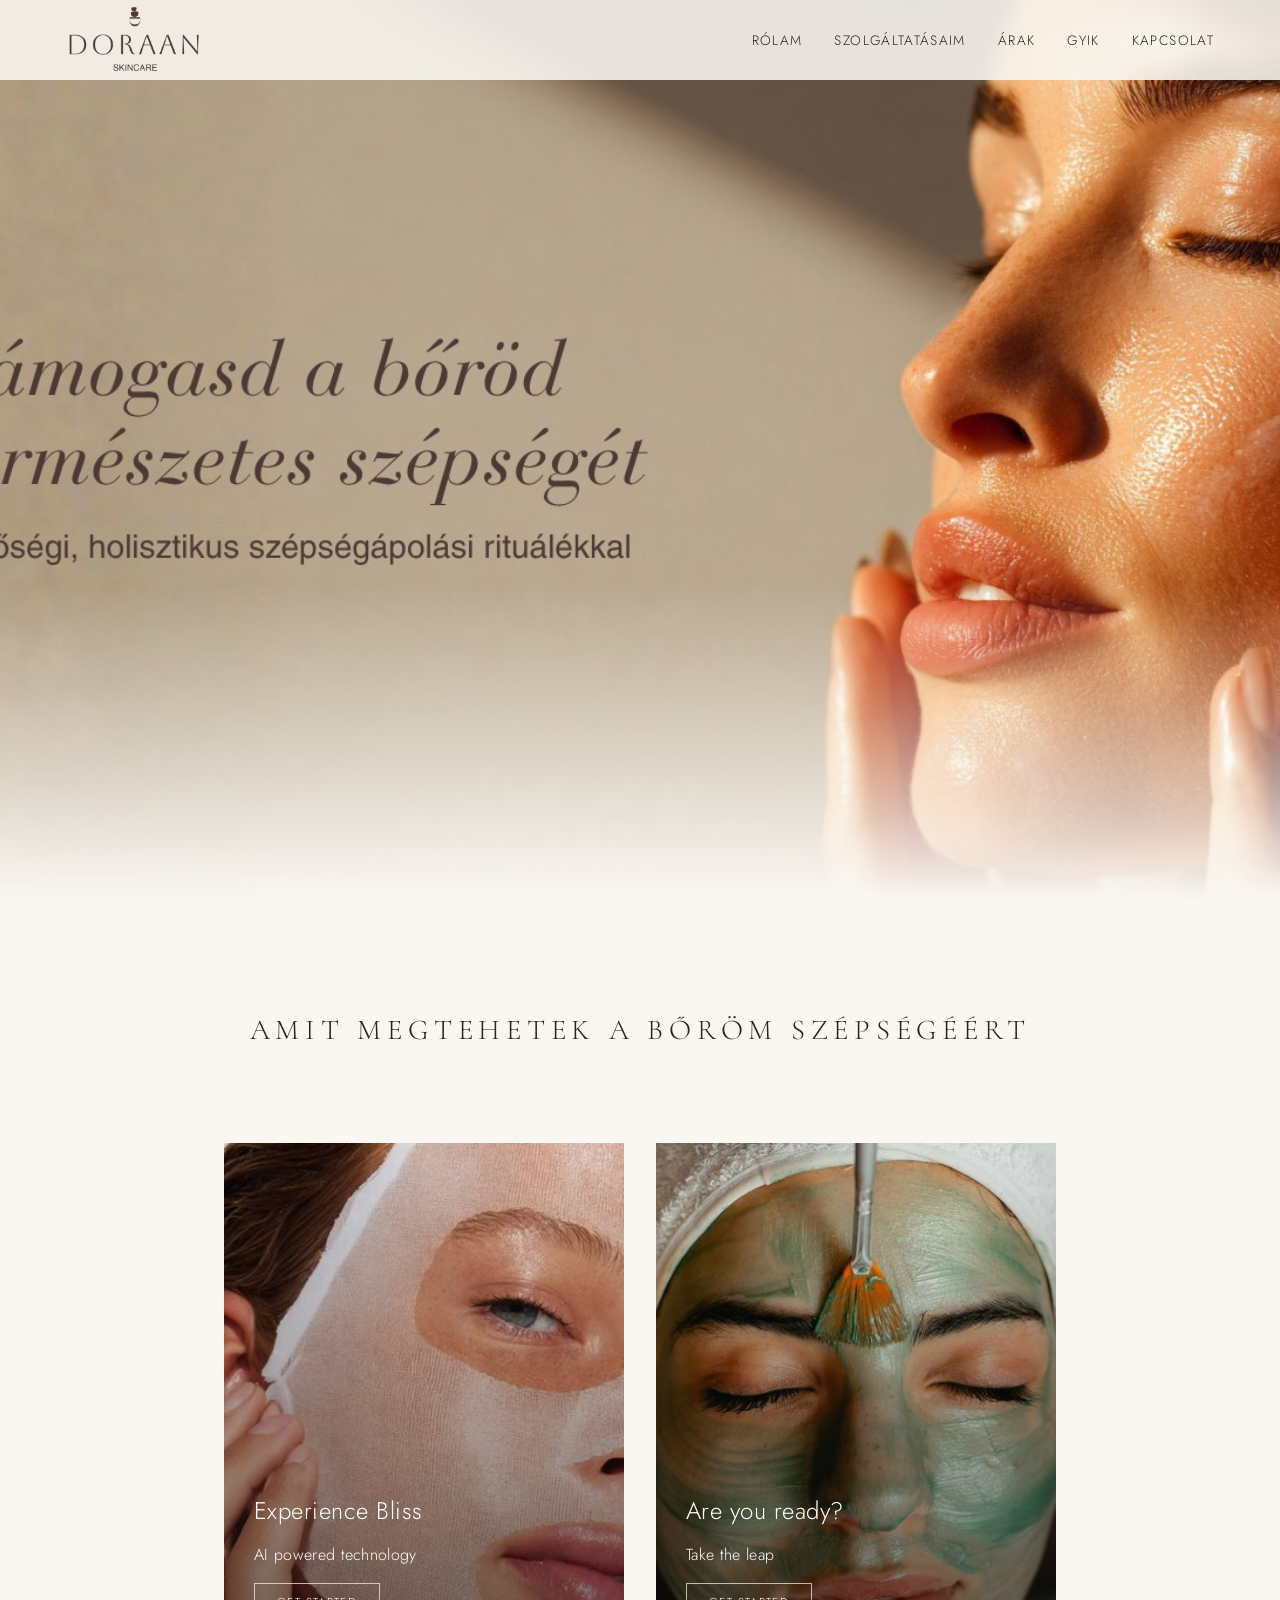
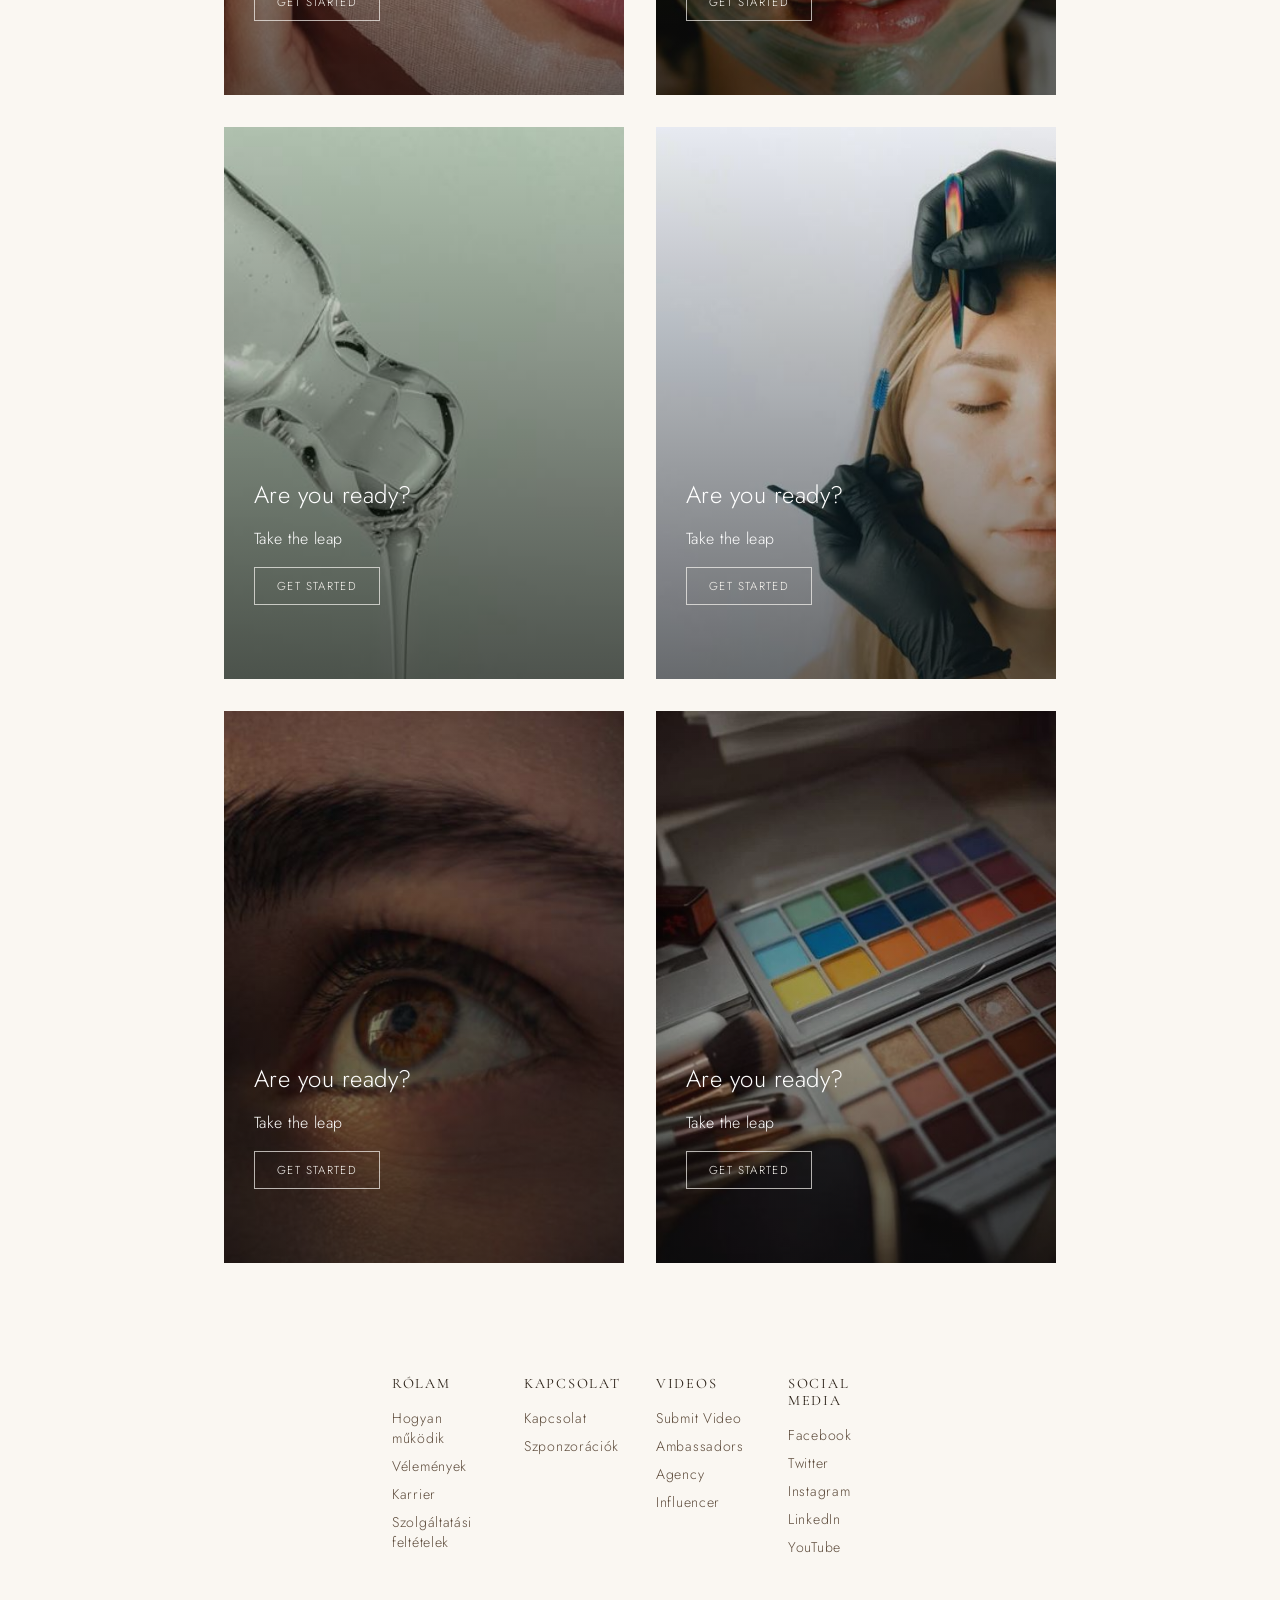
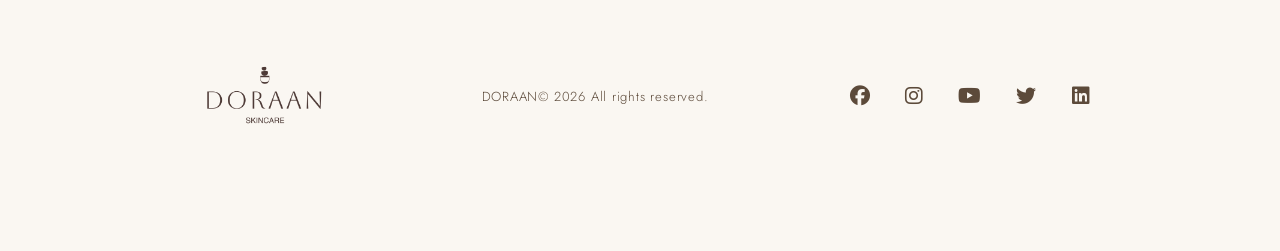
==== index.html @ c9ec7c8d "Add luxury style configs" ====
<!DOCTYPE html>
<html lang="en">
<head>
    <meta charset="UTF-8">
    <meta name="viewport" content="width=device-width, initial-scale=1.0">
    <title>DORAAN</title>
    <link rel="icon" href="images/doraanlogoCreamTransparent.png" type="image/png">
    <link rel="stylesheet" href="styles.css">
    <link rel="stylesheet" href="https://cdnjs.cloudflare.com/ajax/libs/font-awesome/6.5.0/css/all.min.css"><!-- Font Awesome -->
    <!-- google font -->
    <link rel="preconnect" href="https://fonts.googleapis.com">
    <link rel="preconnect" href="https://fonts.gstatic.com" crossorigin>
    <link href="https://fonts.googleapis.com/css2?family=Cormorant+Garamond:ital,wght@0,300;0,400;0,600;1,300&family=Jost:wght@300;400;500&display=swap" rel="stylesheet">
</head>
<body>
    <!-- Navbar section-->
    <!--Its a navbar container-->
    <nav class="navbar">
        <div class="navbar__container">
            <!--here is the logo, ideally should use image, but now its a String-->
            <!-- write a for tag and after that # and the id name and push tab, it will automaticall generate it (a#navbar__logo)-->
            <a href="" id="navbar__logo">
                <img src="images/doraanlogDarkCreamTransparent.png" alt="Doraan logo"></a>
            <!--.navbar__toggle#mobile-menu-->
            <div class="navbar__toggle" id="mobile-menu">
                <!--shift + alt + down arrow copy the line-->
                <span class="bar"></span>
                <span class="bar"></span>
                <span class="bar"></span>
            </div>
            <ul class="navbar__menu">
                <li class="navbar__item">
                    <a href="" class="navbar__links">
                    Rólam
                    </a>
                </li>
                <li class="navbar__item">
                    <a href="tech.html" class="navbar__links">
                    Szolgáltatásaim
                    </a>
                </li>
                <li class="navbar__item">
                    <a href="" class="navbar__links">
                    Árak
                    </a>
                </li>
                <li class="navbar__item">
                    <a href="" class="navbar__links">
                    GYIK
                    </a>
                </li>
                <li class="navbar__item">
                    <a href="" class="navbar__links">
                    Kapcsolat
                    </a>
                </li>
            </ul>
        </div>
    </nav>

    <!-- Hero section -->
    <!-- A hero section is the large, prominent area at the top of a website’s homepage. 
    It usually includes a headline, a short description, and a call-to-action button. 
    The hero section is designed to grab visitors’ attention and quickly communicate the main message or value of the site.
    It often features a background image, video, or graphic.-->
    <div class="main">
        <div class="main__container"></div>
            <!--<div class="main__content">
                <h1>NEXT GENERATION</h1>
                <h2>TECHNOLOGY</h2>
                <p>See what makes us different.</p>
                <button class="main__btn">
                    <a href="">Get Started</a>
                </button>
            </div>
            <div class="main__img--container">
                <img src="images/pic1.svg" alt="pic" id="main__img"><!-- alt means alternative name of the picture. It will show if the image cannot be displayed -->
                <!-- pictures from https://undraw.co/--> <!-- you can add your collor at the side so the pictures will be alligned to it. Our color code is #FA6771-->
            <!--</div>-->
        </div>
    </div>

    <!-- Service Section-->
    <div class="services">
        <h1>Amit megtehetek a bőröm szépségéért </h1>
        <div class="services__container">
            <!--type .services__card and press tab to generate it-->
            <div class="services__card">
                <h2>Experience Bliss</h2>
                <p>AI powered technology</p>
                <button>Get Started</button>
            </div>
            <div class="services__card">
                <h2>Are you ready?</h2>
                <p>Take the leap</p>
                <button>Get Started</button>
            </div>
            <div class="services__card">
                <h2>Are you ready?</h2>
                <p>Take the leap</p>
                <button>Get Started</button>
            </div>
            <div class="services__card">
                <h2>Are you ready?</h2>
                <p>Take the leap</p>
                <button>Get Started</button>
            </div>
            <div class="services__card">
                <h2>Are you ready?</h2>
                <p>Take the leap</p>
                <button>Get Started</button>
            </div>
            <div class="services__card">
                <h2>Are you ready?</h2>
                <p>Take the leap</p>
                <button>Get Started</button>
            </div>
        </div>
    </div> 

    <!-- Footer section -->
    <div class="footer__container">
        <div class="footer__links">
            <div class="footer__link--wrapper">
                <div class="footer__link--items">
                    <h2>Rólam</h2>
                    <a href="">Hogyan működik</a>
                    <a href="">Vélemények</a>
                    <a href="">Karrier</a>
                    <a href="">Szolgáltatási feltételek</a>
                </div>
                <div class="footer__link--items">
                    <h2>Kapcsolat</h2>
                    <a href="">Kapcsolat</a>
                    <a href="">Szponzorációk</a>
                </div>
            </div>
            <div class="footer__link--wrapper">
                <div class="footer__link--items">
                    <h2>Videos</h2>
                    <a href="">Submit Video</a>
                    <a href="">Ambassadors</a>
                    <a href="">Agency</a>
                    <a href="">Influencer</a>
                </div>
                <div class="footer__link--items">
                    <h2>Social Media</h2>
                    <a href="">Facebook</a>
                    <a href="">Twitter</a>
                    <a href="">Instagram</a>
                    <a href="">LinkedIn</a>
                    <a href="">YouTube</a>
                </div>
            </div>
        </div>
        <div class="social__media">
            <div class="social__media--wrap">
                <div class="footer__logo">
                    <a href="/" id="footer__logo">
    <img src="images/doraanlogDarkCreamTransparent.png" alt="Doraan logo" >
</a>
                </div>
                <p class="website__rights">DORAAN© 2026 All rights reserved.</p>
                <div class="social__icons">
                    <a href="https://www.facebook.com/" class="social__icon--link" target="_blank"> <!-- it opens in a new tab -->
                    <i class="fab fa-facebook"></i></a>
                    <a href="https://www.instagram.com/" class="social__icon--link" target="_blank">
                    <i class="fab fa-instagram"></i></a>
                    <a href="https://www.youtube.com/" class="social__icon--link" target="_blank">
                    <i class="fab fa-youtube"></i></a>
                    <a href="https://www.twitter.com/" class="social__icon--link" target="_blank">
                    <i class="fab fa-twitter"></i></a>
                    <a href="https://www.linkedin.com/" class="social__icon--link" target="_blank">
                    <i class="fab fa-linkedin"></i></a>
            </div>
        </div>
    </div>

    <script src="app.js"></script>
</body>
</html>
---- styles.css ----
* {
    box-sizing: border-box;
    margin: 0;
    padding: 0;
    font-family: 'Jost', sans-serif;
    font-weight: 300;
    letter-spacing: 0.02em;
}

html, body {
    overflow-x: hidden;
}

.navbar {
    background: rgba(250, 247, 242, 0.88);
    backdrop-filter: blur(10px);
    -webkit-backdrop-filter: blur(10px);
    height: 80px;
    display: flex;
    justify-content: center;
    align-items: center;
    font-size: 0.85rem;
    letter-spacing: 0.12em;
    text-transform: uppercase;
    position: fixed;
    top: 0;
    width: 100%;
    z-index: 999;
 }

 .navbar__container {
    display: flex; /*The logo NEXT moved to the side*/
    justify-content: space-between;/*it will see on mobile phone*/
    height: 80px;
    z-index: 1; /*make above of everything*/
    width: 100%; /*itt separate the nav items and the logos to the two corner/side ot the pages*/
    max-width: 1300px;
    margin: 0 auto ; /*first value is the top, second is right, bottom, left if you use 0 0 0 0 definitin. If you use two parameter the the first is top and bottom, second is left/right*/
    padding: 0 50px; /*same as above*/
 }

#navbar__logo img {
    height: 170px;
    width: auto;
}

 /*use # because it is a logo*/
#navbar__logo {
    color: #2C2218;
    background: none;
    -webkit-text-fill-color: unset;
    -moz-text-fill-color: unset;
    display: flex;
    align-items: center;
    cursor: pointer;
    text-decoration: none;
    font-size: 2rem;
    font-family: 'Cormorant Garamond', serif;
    font-weight: 400;
}

/*It the actual icon style*/
.fa-gem {
    margin-right: 0.5rem;
}

.navbar__menu {
    display: flex; /*It put the list element int a one row*/
    align-items: center;
    list-style: none; /*Itt will separate the list element -> nem csusznak egymasba*/
    text-align: center;
}

.navbar__item {
    height: 80px;
}

.navbar__links {
    color: #2C2218;
    display: flex;
    align-items: center;
    justify-content: center;
    text-decoration: none;
    padding: 0 1rem;
    height: 100%;
    letter-spacing: 0.1em;
    font-weight: 300;
}

.navbar__btn {
    display: flex;
    justify-content: center;
    align-items: center;
    padding: 0 1rem;
    width: 100%;
}

.button {
    display: flex;
    justify-content: center;
    align-items: center;
    text-decoration: none;
    padding: 10px 24px;
    height: 100%;
    width: 100%;
    border: 1px solid #2C2218;
    outline: none;
    border-radius: 0;
    background: transparent;
    color: #2C2218;
    letter-spacing: 0.12em;
    text-transform: uppercase;
    font-size: 0.78rem;
    font-weight: 400;
}

/*define hover effect*/
.button:hover {
    background: #2C2218;
    color: #FAF7F2;
    transition: all 0.4s ease;
}

.navbar__links:hover {
    color: #9C7E5F;
    transition: all 0.3s ease;
}

/*---- mobile responseve part ----*/

/*It triggers at 960px*/
@media screen and (max-width: 960px) {
    .navbar {
        position: fixed;
        top: 0;
        width: 100%;
        background: rgba(250, 247, 242, 0.95);
        backdrop-filter: blur(10px);
        -webkit-backdrop-filter: blur(10px);
    }

    .navbar__container {
        display: flex;
        justify-content: space-between;
        height: 80;
        z-index: 1; /*make above of everything*/
        width: 100%;
        max-width: 1300px;
        padding: 0;
    }

    /*This is the mobile menu bars which appear when the windows size is mobile device sized (belowe our minimum settings)*/
    .navbar__menu {
        display: grid;
        grid-template-columns: auto;
        margin: 0;
        width: 100%;
        position: absolute; /*CHECK IT, it put the menu items center but check it*/
        top: -1000px; /*The animation coming from the top and because big negativ number it ensures that it will never seen. When we click it set the top back to the value where we can see it*/
        opacity: 0; /*0 because we dont want to see it*/
        transition: all 0.5s ease;
        height: auto; /*viewport height*/
        z-index: -1;
        background: #FAF7F2;
    }

    /*JavaScript to trigger this*/
    .navbar__menu.active {
        background: #FAF7F2;
        top: 100%; /*This value essentially show the entire active menu*/
        opacity: 1; /*so we will see it*/
        transition: all 0.5s ease;
        z-index: 99;
        height: 70vh;
        font-size: 1.6rem;
    }

    #navbar__logo {
        padding-left: 25px;
        color: #2C2218;
        -webkit-text-fill-color: unset;
        -moz-text-fill-color: unset;
    }

    .navbar__links {
        color: #2C2218;
    }

    /*check why need white space befor .bar*/
    .navbar__toggle .bar {
        width:25px;
        height: 3px;
        margin: 5px auto;
        transition: all 0.3s ease-in-out;
        background: #2C2218;
    }

    .navbar__item {
        width: 100%;
    }

    .navbar__links {
        text-align: center;
        padding: 2rem;
        width: 100%;
        display: table;
    }

    /*# means id*/
    #mobile-menu {
        position: absolute;
        top: 25%;
        right: 5%;
        transform: translate(5%, 20%);
    }

    .navbar__btn {
        padding-bottom: 2rem;
    }

    .button {
        display: flex;
        justify-content: center;
        align-items: center;
        width: 80%;
        height: 80px;
        margin: 0;
    }

    .navbar__toggle .bar {
        display: block;
        cursor: pointer;
    }

    /*nth-child(2) means its targets the second child*/
    #mobile-menu.is-active .bar:nth-child(2) {
        opacity: 0; /*its mean we dont want to see it at all*/
    }

    /*we want to target the top bar so its 1*/
    #mobile-menu.is-active .bar:nth-child(1) {
        transform: translateY(8px) rotate(45deg);
    }

    /*we want to target the third bar now*/
    #mobile-menu.is-active .bar:nth-child(3) {
        transform: translateY(-8px) rotate(-45deg);
    }

}

/*Hero Section CSS*/
.main {
    background-color: #1a1510;
    background-image: url('images/DORAAN_bannerPicture.jpg');
    background-size: cover;
    background-position: center;
    background-repeat: no-repeat;
    height: 100vh;
    width: 100%;
    position: relative;
    z-index: 1;
}

.main::after {
    content: '';
    position: absolute;
    bottom: 0;
    left: 0;
    width: 100%;
    height: 35%;
    background: linear-gradient(to bottom, transparent, #FAF7F2);
    pointer-events: none;
    z-index: 2;
}

.main__btn {
    font-size: 0.78rem;
    background: transparent;
    padding: 14px 36px;
    border: 1px solid #fff;
    border-radius: 0;
    color: #fff;
    margin-top: 2rem;
    cursor: pointer;
    position: relative;
    transition: all 0.4s;
    outline: none;
    letter-spacing: 0.15em;
    text-transform: uppercase;
}

/*Check this hover effect*/
.main__btn a {
    position: relative;
    z-index: 2;
    color: #fff;
    text-decoration: none;
}

.main__btn:after {
    position: absolute;
    content: '';
    top: 0;
    left: 0;
    width: 0;
    height: 100%;
    background: rgba(255, 255, 255, 0.18);
    transition: all 0.4s;
    border-radius: 0;
}

.main__btn:hover {
    color:#fff;
}

.main__btn:hover:after {
    width: 100%;
}

.main__img--container {
    text-align: center;
}

#main__img {
    height: 80%;
    width: 80%; 
}

/*--- Mobile responsive*/
@media screen and (max-width: 768px) {

    .main {
        background-size: cover;
        background-position: top center;
        height: 100vh;
    }

    /*lets target the main container*/
    

    .main__content {
        text-align: center;
        margin-bottom: 4rem;
    }

    .main__content h1 {
        font-size: 2.5rem;
        margin-top: 2rem;
    }

    .main__content h2 {
        font-size: 3rem;
    }

    .main__content p {
        margin-top: 1rem;
        font-size: 1.5rem;
    }
 
}

@media screen and (max-width: 480px) {/*media query*/

   .main {
        background-size: cover;
        background-position: top center;
        height: 70vh;
    }

   .main__content h1 {
        font-size: 2rem;
        margin-top: 3rem;
    }

    .main__content h2 {
        font-size: 2rem;
    }

    .main__content p {
        margin-top: 2rem;
        font-size: 1.5rem;
    }

    .main__btn {
        padding: 12px 36px;
        margin: 2.5rem 0; /*2.5rem by 0*/
    }
}

/*Landscape*/

@media screen and (orientation: landscape) and (max-height: 500px) {
    .main {
        height: 100vh;
        background-position: center;
        background-size: cover;
    }

    .main__container {
        height: 100vh;
    }
}

/*Service Section CSS*/
.services {
    background: #FAF7F2;
    display: flex;
    flex-direction: column;
    align-items: center;
    min-height: 100vh;
    padding-top: 5rem;
}

.services h1 {
    color: #2C2218;
    background: none;
    background-image: none;
    -webkit-text-fill-color: unset;
    -moz-text-fill-color: unset;
    margin-top: 2rem;
    margin-bottom: 5rem;
    font-size: 1.8rem;
    font-family: 'Cormorant Garamond', serif;
    font-weight: 300;
    letter-spacing: 0.2em;
    text-transform: uppercase;
    text-align: center;
    padding: 0 2rem;
}

.services__container {
    display: flex; /*check it. Itt will provide a flexible layout so when you increase the screen size the cards will be
    card should be next to each other (side by side). When you decrease it they should position themselves in a column*/
    justify-content: center;
    flex-wrap: wrap;
}

/*pictures from https://www.pexels.com/ It is a free stock photo and video website */

.services__card {
    margin: 1rem;
    height: 552px;
    width: 400px;
    border-radius: 0;
    background-image: linear-gradient(
        to bottom, rgba(0,0,0,0) 0%, rgba(17, 17, 17, 0.6) 100%
        ),
        url('images/pic6.JPG');
    background-size: cover;
    position: relative;
    color: #fff;
}

.services__card:nth-child(2) {
     background-image: linear-gradient(
        to bottom, rgba(0,0,0,0) 0%, rgba(17, 17, 17, 0.6) 100%
    ),
    url('images/pic7.JPG');   
}

.services__card:nth-child(3) {
     background-image: linear-gradient(
        to bottom, rgba(0,0,0,0) 0%, rgba(17, 17, 17, 0.6) 100%
    ),
    url('images/pic8.JPG');   
}

.services__card:nth-child(4) {
     background-image: linear-gradient(
        to bottom, rgba(0,0,0,0) 0%, rgba(17, 17, 17, 0.6) 100%
    ),
    url('images/pic11.JPG');   
}

.services__card:nth-child(5) {
     background-image: linear-gradient(
        to bottom, rgba(0,0,0,0) 0%, rgba(17, 17, 17, 0.6) 100%
    ),
    url('images/pic10.JPG');   
}

.services__card:nth-child(6) {
     background-image: linear-gradient(
        to bottom, rgba(0,0,0,0) 0%, rgba(17, 17, 17, 0.6) 100%
    ),
    url('images/pic9.JPG');   
}

.services h2 {
    position: absolute;
    top: 350px;
    left: 30px;
}

.services p {
    position: absolute; /*check absolute positioning*/
    top: 400px;
    left: 30px;
}

.services__card button {
    color: #FAF7F2;
    padding: 10px 22px;
    border: 1px solid rgba(250, 247, 242, 0.7);
    outline: none;
    border-radius: 0;
    background: transparent;
    position: absolute;
    top: 440px;
    left: 30px;
    font-size: 0.72rem;
    letter-spacing: 0.12em;
    text-transform: uppercase;
    cursor: pointer;
    transition: all 0.3s ease;
}

/*hover over effects*/
.services__card:hover {
    transform: scale(1.03);
    transition: 0.4s ease;
    cursor: pointer;
}

@media screen and (max-width: 960px){
    .services {
        height: auto;    /* ← was 1600px, auto grows with any number of cards */
        padding-bottom: 3rem;
    }

    .services h1 {
        font-size: 1.4rem;
        margin-top: 0;
    }
}


@media screen and (max-width: 480px) {
    .services {
        height: auto;
    }

    .services h1 {
        font-size: 1.1rem;
        margin-top: 0;
    }

    .services__card {
        width: 300px;
    }
}

/*Footer section CSS*/
.footer__container {
    background-color: #FAF7F2;
    padding: 5rem 0;
    display: flex;
    flex-direction: column;
    justify-content: center;
    align-items: center;
}

#footer__logo img {
    height: 150px;      /* Adjust as needed */
    width: auto;
    display: block;
    margin: 0 auto;    /* Center the image horizontally */
}

#footer__logo {
    color: #2C2218;
    display: flex;
    align-items: center;
    cursor: pointer;
    text-decoration: none;
    font-size: 2rem;
    font-family: 'Cormorant Garamond', serif;
    font-weight: 400;
}

.footer__links {
    width: 100%;
    max-width: 1000px;
    display: flex;
    justify-content: center;
}

.footer__link--wrapper {
    display: flex; /*It will put the list element int a one row*/
}

.footer__link--items {
    display: flex;
    flex-direction: column; /*It will organize the child elements in a column*/
    align-items: flex-start; /*It will align the items to the start of the column (left side)*/
    margin: 16px; /*It is 1rem*/
    text-align: left;
    width: 100px;
    box-sizing: border-box; /*It ensures that padding and border are included in the total width and height of the element, 
    preventing unexpected layout issues when adding padding or borders*/
}

.footer__link--items h2 {
    margin-bottom: 16px; /*It is 1rem*/
}

.footer__link--items > h2 {
    color: #2C2218;
    font-family: 'Cormorant Garamond', serif;
    font-weight: 400;
    letter-spacing: 0.12em;
    text-transform: uppercase;
    font-size: 0.9rem;
}

.footer__link--items a {
    color: #5C4A3A;
    text-decoration: none;
    margin-bottom: 0.5rem;
    font-size: 0.88rem;
    letter-spacing: 0.05em;
}

.footer__link--items a:hover {
    color: #9C7E5F;
    transition: 0.3s ease-out;
}

/*Social icons*/

.social__icon--link {
    color: #5C4A3A;
    font-size: 20px;
}

.social__media {
    max-width: 1000px;
    width: 100%;
}

.social__media--wrap {
    display: flex;
    justify-content: space-between; /*It will put the content at the start and end of the container, creating space between them*/
    align-items: center;
    width: 90%;/*It will make the content take up 90% of the container's width, leaving some space on the sides for better aesthetics and readability*/
    max-width: 1000px;
    margin: 40px auto 0 auto; /*40px top, auto right, 0 bottom, auto left. It centers the content horizontally and adds space above it*/
}

.social__icons {
    display: flex; /*It will put the icons in a row*/
    justify-content: space-between; /*It will put the icons at the start and end of the container, creating space between them*/
    align-items: center;
    width: 240px; /*It will set a fixed width for the container that holds the social media icons, ensuring they are spaced out evenly within that area*/
}

/*Currently it is a dead code check it*/
.social__logo {
    color: #fff;
    justify-self: flex-start; /*It will align the logo to the start of the container (left side)*/
    margin-left: 20px;
    cursor: pointer;
    text-decoration: none;
    font-size: 2rem;
    display: flex;
    align-items: center;
    margin-bottom: 16px;
}

.website__rights {
    color: #5C4A3A;
    font-size: 0.82rem;
    letter-spacing: 0.06em;
}

/*--- Mobile responsive part ---*/
@media screen and (max-width: 820px) {

    .footer__links {
        padding-top: 2rem; /*It will add space above the links to separate them 
        from the logo and social media icons, improving readability on smaller screens*/
    }

    #footer__logo {
        margin-bottom: 2rem; /*It will add space below the logo to separate it from the links, improving readability on smaller screens*/
    }

    .website__rights {
        margin-bottom: 2rem; /*It will add space below the copyright notice to separate it from the social media icons, improving readability on smaller screens*/
    }


    .footer__link--wrapper {
        flex-direction: column; /*It will organize the link sections in a column, stacking them vertically 
        instead of side by side, which is more suitable for narrow screens*/
    }

    .social__media--wrap {
        flex-direction: column; /*It will organize the social media section in a column, stacking the logo, copyright notice, and icons vertically 
        instead of side by side, which is more suitable for narrow screens*/
    }
}

@media screen and (max-width: 480px) {
    .footer__link--items {
        margin: 0;/*It will remove the margin around each link section (we set 16px previously so this will remove)
        to save space on smaller screens, 
        allowing the sections to fit better within the limited width*/
        padding: 10px; /*It will add padding inside each link section to create some space between the content 
        and the edges of the section, improving readability on smaller screens*/
        width: 100%; /*It will make each link section take up the full width of the container, 
        allowing them to stack vertically and fit better on narrow screens*/
    }
}
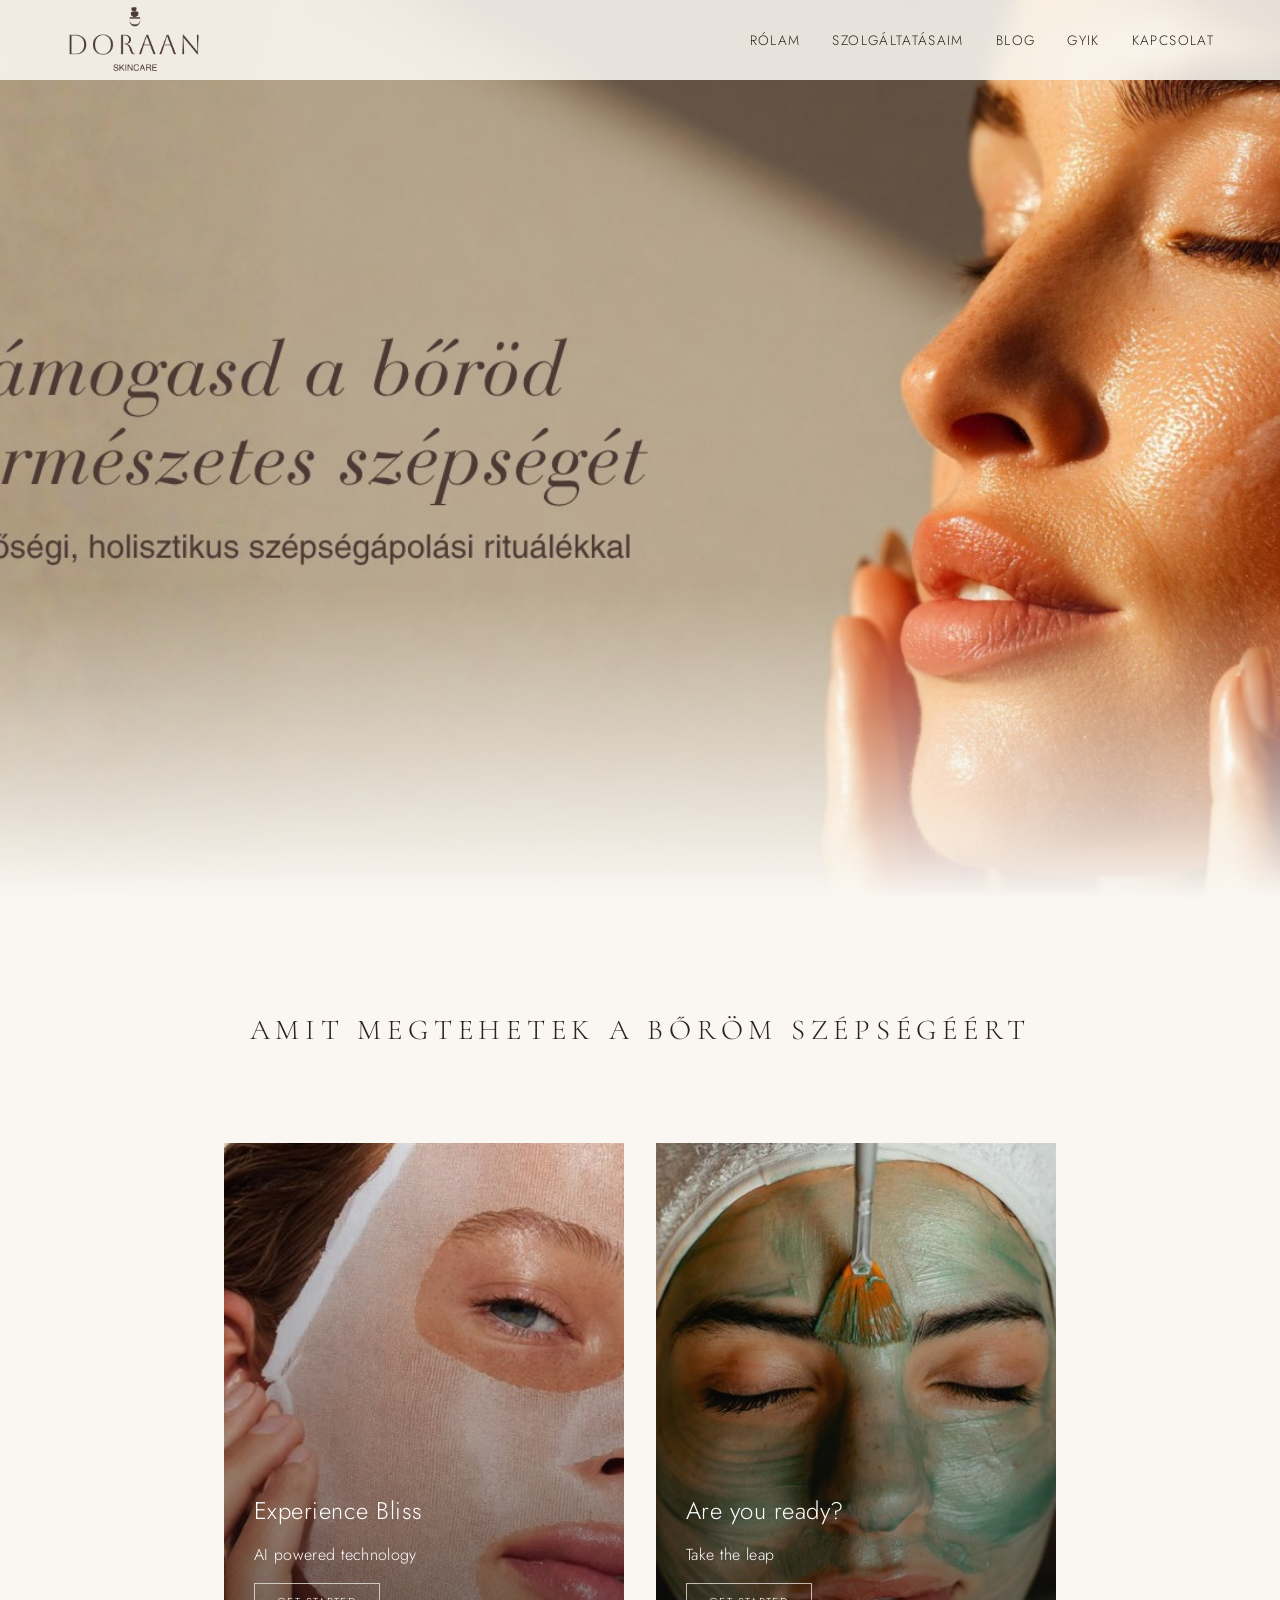
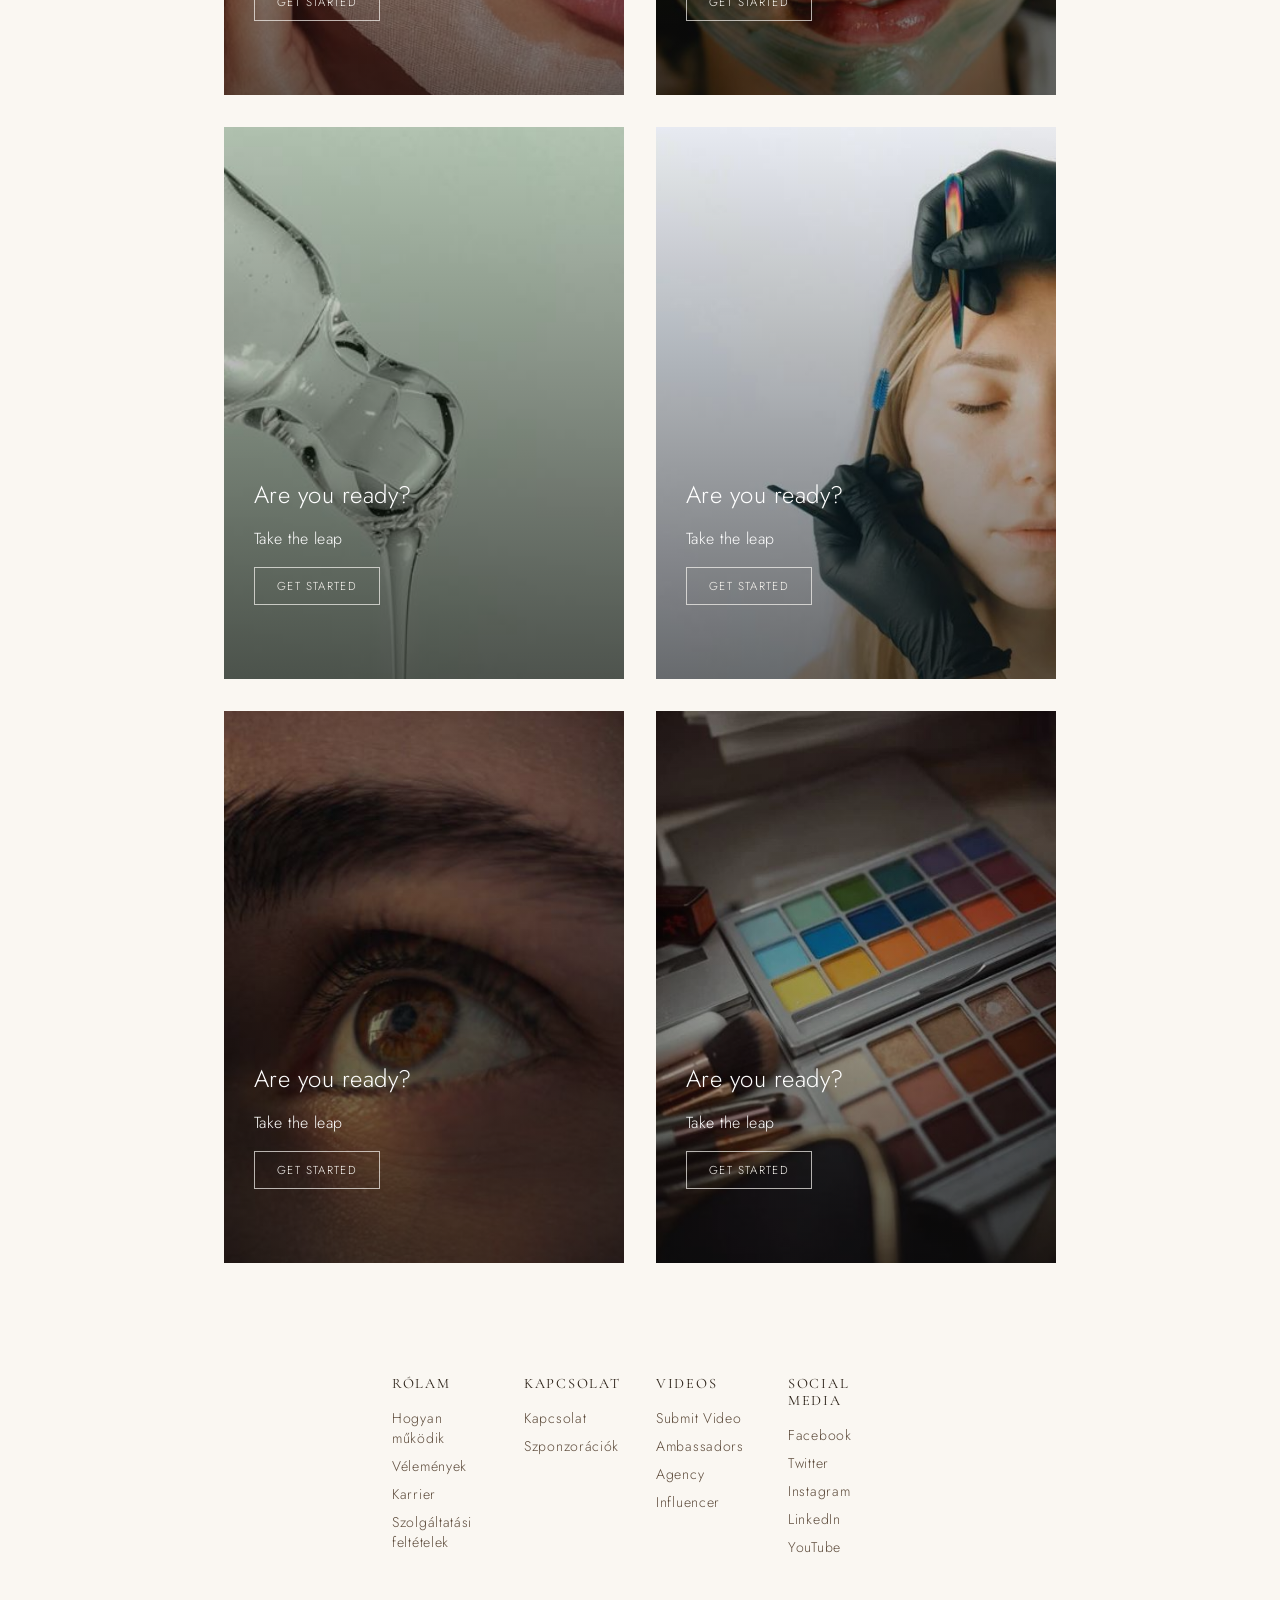
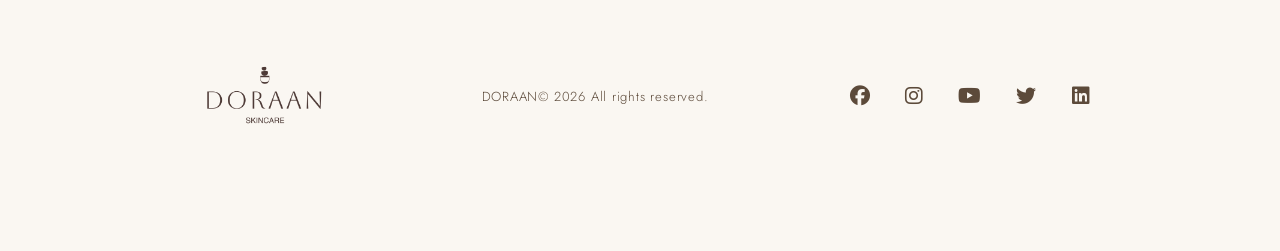
==== commit 32ebce1b: "Add Blog page with style" ====
--- a/index.html
+++ b/index.html
@@ -30,7 +30,7 @@
             </div>
             <ul class="navbar__menu">
                 <li class="navbar__item">
-                    <a href="" class="navbar__links">
+                    <a href="aboutMe.html" class="navbar__links">
                     Rólam
                     </a>
                 </li>
@@ -40,8 +40,8 @@
                     </a>
                 </li>
                 <li class="navbar__item">
-                    <a href="" class="navbar__links">
-                    Árak
+                    <a href="blog.html" class="navbar__links">
+                    Blog
                     </a>
                 </li>
                 <li class="navbar__item">
@@ -50,7 +50,7 @@
                     </a>
                 </li>
                 <li class="navbar__item">
-                    <a href="" class="navbar__links">
+                    <a href="contact.html" class="navbar__links">
                     Kapcsolat
                     </a>
                 </li>
--- a/styles.css
+++ b/styles.css
@@ -714,3 +714,504 @@
     }
 }
 
+
+/* About Me Page */
+
+.aboutme-page {
+    background-image: url('images/stock10.png');
+    background-size: cover;
+    background-position: center;
+    background-attachment: fixed;
+    background-repeat: no-repeat;
+}
+
+.rolam__hero {
+    display: flex;
+    align-items: center;
+    justify-content: center;
+    width: 100%;
+    height: 70vh;
+    background: rgba(209, 194, 163, 0.85);
+}
+
+.rolam__hero--text {
+    font-family: 'Cormorant Garamond', serif;
+    font-size: 2.8rem;
+    font-weight: 300;
+    font-style: italic;
+    color: #2C2218;
+    text-align: center;
+    line-height: 1.5;
+    letter-spacing: 0.05em;
+    max-width: 800px;
+}
+
+.rolam__section {
+    display: flex;
+    align-items: center;
+    gap: 4rem;
+    padding: 6rem 8%;
+    background: rgba(250, 247, 242, 0.85);
+}
+
+.rolam__text {
+    flex: 1;
+}
+
+.rolam__title {
+    font-family: 'Cormorant Garamond', serif;
+    font-size: 3.5rem;
+    font-weight: 300;
+    color: #4D3A36;
+    margin-bottom: 0.5rem;
+}
+
+.rolam__subtitle {
+    font-family: 'Jost', sans-serif;
+    font-size: 0.9rem;
+    letter-spacing: 0.2em;
+    text-transform: uppercase;
+    color: #4D3A36;
+    opacity: 0.6;
+    margin-bottom: 2rem;
+}
+
+.rolam__body {
+    font-family: 'Jost', sans-serif;
+    font-size: 1rem;
+    line-height: 1.9;
+    color: #4D3A36;
+    margin-bottom: 2.5rem;
+}
+
+.rolam__btn {
+    display: inline-block;
+    padding: 12px 32px;
+    border: 1px solid #4D3A36;
+    color: #4D3A36;
+    text-decoration: none;
+    font-family: 'Jost', sans-serif;
+    font-size: 0.85rem;
+    letter-spacing: 0.15em;
+    text-transform: uppercase;
+    transition: all 0.3s ease;
+}
+
+.rolam__btn:hover {
+    background: #4D3A36;
+    color: #FAF7F2;
+}
+
+.rolam__img--wrap {
+    flex: 1;
+    max-width: 420px;
+}
+
+.rolam__img {
+    width: 100%;
+    height: 520px;
+    object-fit: cover;
+    border-radius: 2px;
+}
+
+/* Values section */
+.rolam__values {
+    display: flex;
+    justify-content: center;
+    gap: 2rem;
+    padding: 5rem 8%;
+    background: rgba(209, 194, 163, 0.85);
+    text-align: center;
+}
+
+.rolam__value--item {
+    flex: 1;
+    max-width: 280px;
+    padding: 2rem;
+}
+
+.rolam__value--item h3 {
+    font-family: 'Cormorant Garamond', serif;
+    font-size: 1.8rem;
+    font-weight: 400;
+    color: #4D3A36;
+    margin-bottom: 1rem;
+}
+
+.rolam__value--item p {
+    font-family: 'Jost', sans-serif;
+    font-size: 0.95rem;
+    line-height: 1.7;
+    color: #4D3A36;
+    opacity: 0.8;
+}
+
+/* Mobile responsive */
+@media screen and (max-width: 768px) {
+    .rolam__hero {
+        height: 50vh;
+    }
+
+    .rolam__hero--text {
+        font-size: 1.8rem;
+    }
+
+    .rolam__section {
+        flex-direction: column;
+        padding: 4rem 5%;
+        gap: 2rem;
+    }
+
+    .rolam__img--wrap {
+        max-width: 100%;
+        width: 100%;
+    }
+
+    .rolam__img {
+        height: 350px;
+    }
+
+    .rolam__values {
+        flex-direction: column;
+        align-items: center;
+        padding: 3rem 5%;
+    }
+}
+
+@media screen and (max-width: 480px) {
+    .rolam__hero--text {
+        font-size: 1.4rem;
+    }
+}
+
+/* Contact Page */
+.contact__section {
+    display: flex;
+    gap: 6rem;
+    padding: 7rem 8%;
+    background: rgba(250, 247, 242, 0.88);
+    align-items: flex-start;
+}
+
+.contact__info {
+    flex: 1;
+}
+
+.contact__title {
+    font-family: 'Cormorant Garamond', serif;
+    font-size: 3.5rem;
+    font-weight: 300;
+    color: #2C2218;
+    margin-bottom: 0.4rem;
+}
+
+.contact__subtitle {
+    font-size: 0.85rem;
+    letter-spacing: 0.18em;
+    text-transform: uppercase;
+    color: #2C2218;
+    opacity: 0.55;
+    margin-bottom: 3rem;
+}
+
+.contact__detail {
+    display: flex;
+    flex-direction: column;
+    margin-bottom: 1.6rem;
+}
+
+.contact__label {
+    font-size: 0.72rem;
+    letter-spacing: 0.18em;
+    text-transform: uppercase;
+    color: #9C7E5F;
+    margin-bottom: 0.25rem;
+}
+
+.contact__value {
+    font-size: 1rem;
+    color: #2C2218;
+    text-decoration: none;
+    font-family: 'Cormorant Garamond', serif;
+    font-size: 1.2rem;
+    font-weight: 300;
+}
+
+.contact__value:hover {
+    color: #9C7E5F;
+    transition: 0.3s ease;
+}
+
+.contact__socials {
+    display: flex;
+    gap: 1.4rem;
+    margin-top: 2.5rem;
+}
+
+.contact__social--link {
+    color: #2C2218;
+    font-size: 1.2rem;
+    transition: color 0.3s ease;
+}
+
+.contact__social--link:hover {
+    color: #9C7E5F;
+}
+
+/* Contact Form */
+.contact__form {
+    flex: 1;
+    display: flex;
+    flex-direction: column;
+    gap: 1.5rem;
+}
+
+.contact__form--group {
+    display: flex;
+    flex-direction: column;
+    gap: 0.4rem;
+}
+
+.contact__form--label {
+    font-size: 0.72rem;
+    letter-spacing: 0.18em;
+    text-transform: uppercase;
+    color: #9C7E5F;
+}
+
+.contact__form--input {
+    background: transparent;
+    border: none;
+    border-bottom: 1px solid #2C2218;
+    padding: 0.6rem 0;
+    font-family: 'Jost', sans-serif;
+    font-size: 0.95rem;
+    color: #2C2218;
+    outline: none;
+    transition: border-color 0.3s ease;
+    width: 100%;
+}
+
+.contact__form--input::placeholder {
+    color: #2C2218;
+    opacity: 0.35;
+}
+
+.contact__form--input:focus {
+    border-bottom-color: #9C7E5F;
+}
+
+.contact__form--textarea {
+    resize: none;
+    height: 120px;
+}
+
+.contact__form--btn {
+    align-self: flex-start;
+    padding: 12px 36px;
+    border: 1px solid #2C2218;
+    background: transparent;
+    color: #2C2218;
+    font-family: 'Jost', sans-serif;
+    font-size: 0.78rem;
+    letter-spacing: 0.15em;
+    text-transform: uppercase;
+    cursor: pointer;
+    transition: all 0.3s ease;
+}
+
+.contact__form--btn:hover {
+    background: #2C2218;
+    color: #FAF7F2;
+}
+
+/* Contact Mobile */
+@media screen and (max-width: 768px) {
+    .contact__section {
+        flex-direction: column;
+        gap: 3rem;
+        padding: 5rem 8% 4rem; /*5rem top, 5% left/right, 4rem bottom*/
+    }
+
+    .contact__info,
+    .contact__form {
+        width: 100%;       /* force full width in column layout */
+        flex: unset;       /* remove flex:1 which doesn't apply width in column */
+    }
+
+    .contact__form--btn {
+        width: 100%;
+        text-align: center;
+        align-self: stretch;
+    }
+}
+
+
+
+/* Blog Page */
+.blog-page {
+    background-image: url('images/stock10.png');
+    background-size: cover;
+    background-position: center;
+    background-attachment: fixed;
+    background-repeat: no-repeat;
+}
+
+.blog__hero {
+    display: flex;
+    align-items: center;
+    justify-content: center;
+    width: 100%;
+    height: 70vh;
+    background: rgba(209, 194, 163, 0.85);
+}
+
+.blog__hero--text {
+    font-family: 'Cormorant Garamond', serif;
+    font-size: 2.8rem;
+    font-weight: 300;
+    font-style: italic;
+    color: #2C2218;
+    text-align: center;
+    line-height: 1.5;
+    letter-spacing: 0.05em;
+    max-width: 800px;
+}
+
+.blog__section {
+    display: flex;
+    align-items: center;
+    gap: 4rem;
+    padding: 6rem 8%;
+    background: rgba(250, 247, 242, 0.85);
+}
+
+.blog__text {
+    flex: 1;
+}
+
+.blog__title {
+    font-family: 'Cormorant Garamond', serif;
+    font-size: 3.5rem;
+    font-weight: 300;
+    color: #4D3A36;
+    margin-bottom: 0.5rem;
+}
+
+.blog__subtitle {
+    font-family: 'Jost', sans-serif;
+    font-size: 0.9rem;
+    letter-spacing: 0.2em;
+    text-transform: uppercase;
+    color: #4D3A36;
+    opacity: 0.6;
+    margin-bottom: 2rem;
+}
+
+.blog__body {
+    font-family: 'Jost', sans-serif;
+    font-size: 1rem;
+    line-height: 1.9;
+    color: #4D3A36;
+    margin-bottom: 2.5rem;
+}
+
+.blog__btn {
+    display: inline-block;
+    padding: 12px 32px;
+    border: 1px solid #4D3A36;
+    color: #4D3A36;
+    text-decoration: none;
+    font-family: 'Jost', sans-serif;
+    font-size: 0.85rem;
+    letter-spacing: 0.15em;
+    text-transform: uppercase;
+    transition: all 0.3s ease;
+}
+
+.blog__btn:hover {
+    background: #4D3A36;
+    color: #FAF7F2;
+}
+
+.blog__img--wrap {
+    flex: 1;
+    max-width: 420px;
+}
+
+.blog__img {
+    width: 100%;
+    height: 520px;
+    object-fit: cover;
+    border-radius: 2px;
+}
+
+/* Values section */
+.blog__values {
+    display: flex;
+    justify-content: center;
+    gap: 2rem;
+    padding: 5rem 8%;
+    background: rgba(209, 194, 163, 0.85);
+    text-align: center;
+}
+
+.blog__value--item {
+    flex: 1;
+    max-width: 280px;
+    padding: 2rem;
+}
+
+.blog__value--item h3 {
+    font-family: 'Cormorant Garamond', serif;
+    font-size: 1.8rem;
+    font-weight: 400;
+    color: #4D3A36;
+    margin-bottom: 1rem;
+}
+
+.blog__value--item p {
+    font-family: 'Jost', sans-serif;
+    font-size: 0.95rem;
+    line-height: 1.7;
+    color: #4D3A36;
+    opacity: 0.8;
+}
+
+/* Mobile responsive */
+@media screen and (max-width: 768px) {
+    .blog__hero {
+        height: 50vh;
+    }
+
+    .blog__hero--text {
+        font-size: 1.8rem;
+    }
+
+    .blog__section {
+        flex-direction: column;
+        padding: 4rem 5%;
+        gap: 2rem;
+    }
+
+    .blog__img--wrap {
+        max-width: 100%;
+        width: 100%;
+    }
+
+    .blog__img {
+        height: 350px;
+    }
+
+    .blog__values {
+        flex-direction: column;
+        align-items: center;
+        padding: 3rem 5%;
+    }
+}
+
+@media screen and (max-width: 480px) {
+    .blog__hero--text {
+        font-size: 1.4rem;
+    }
+}
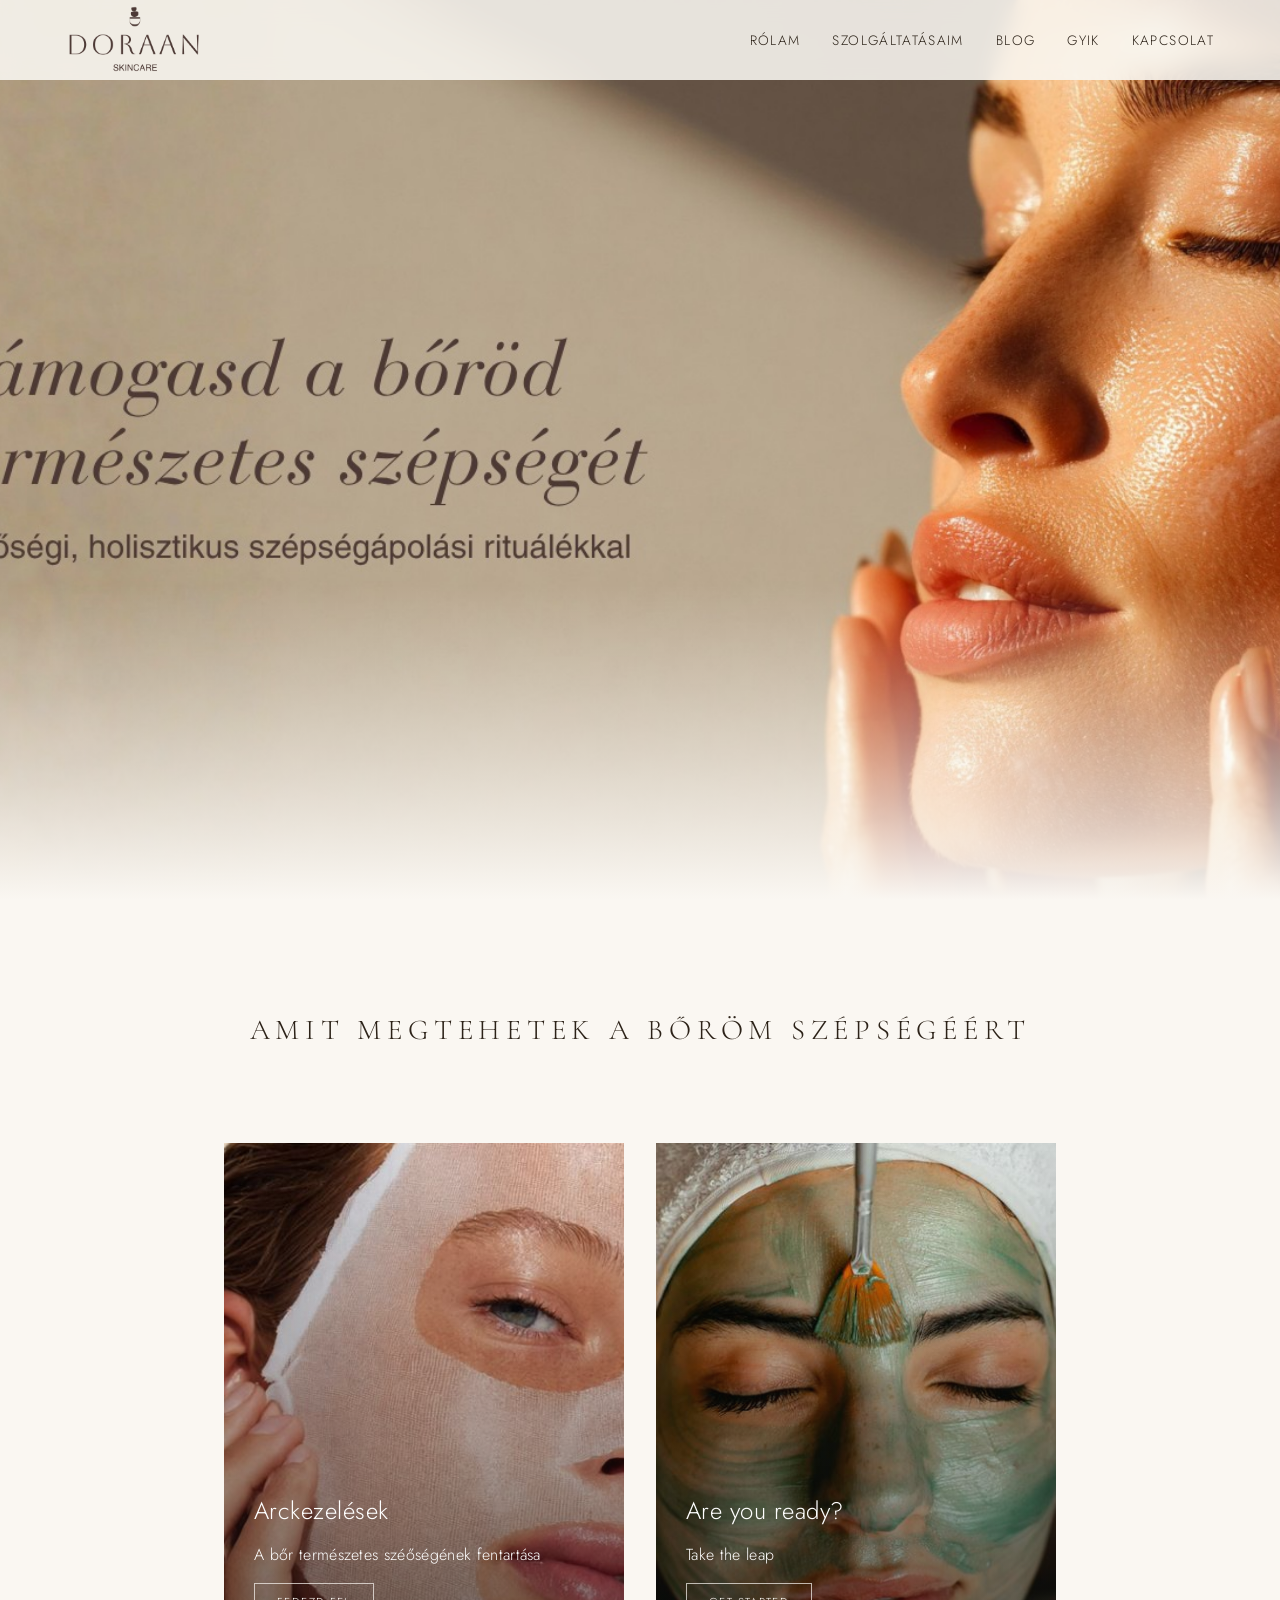
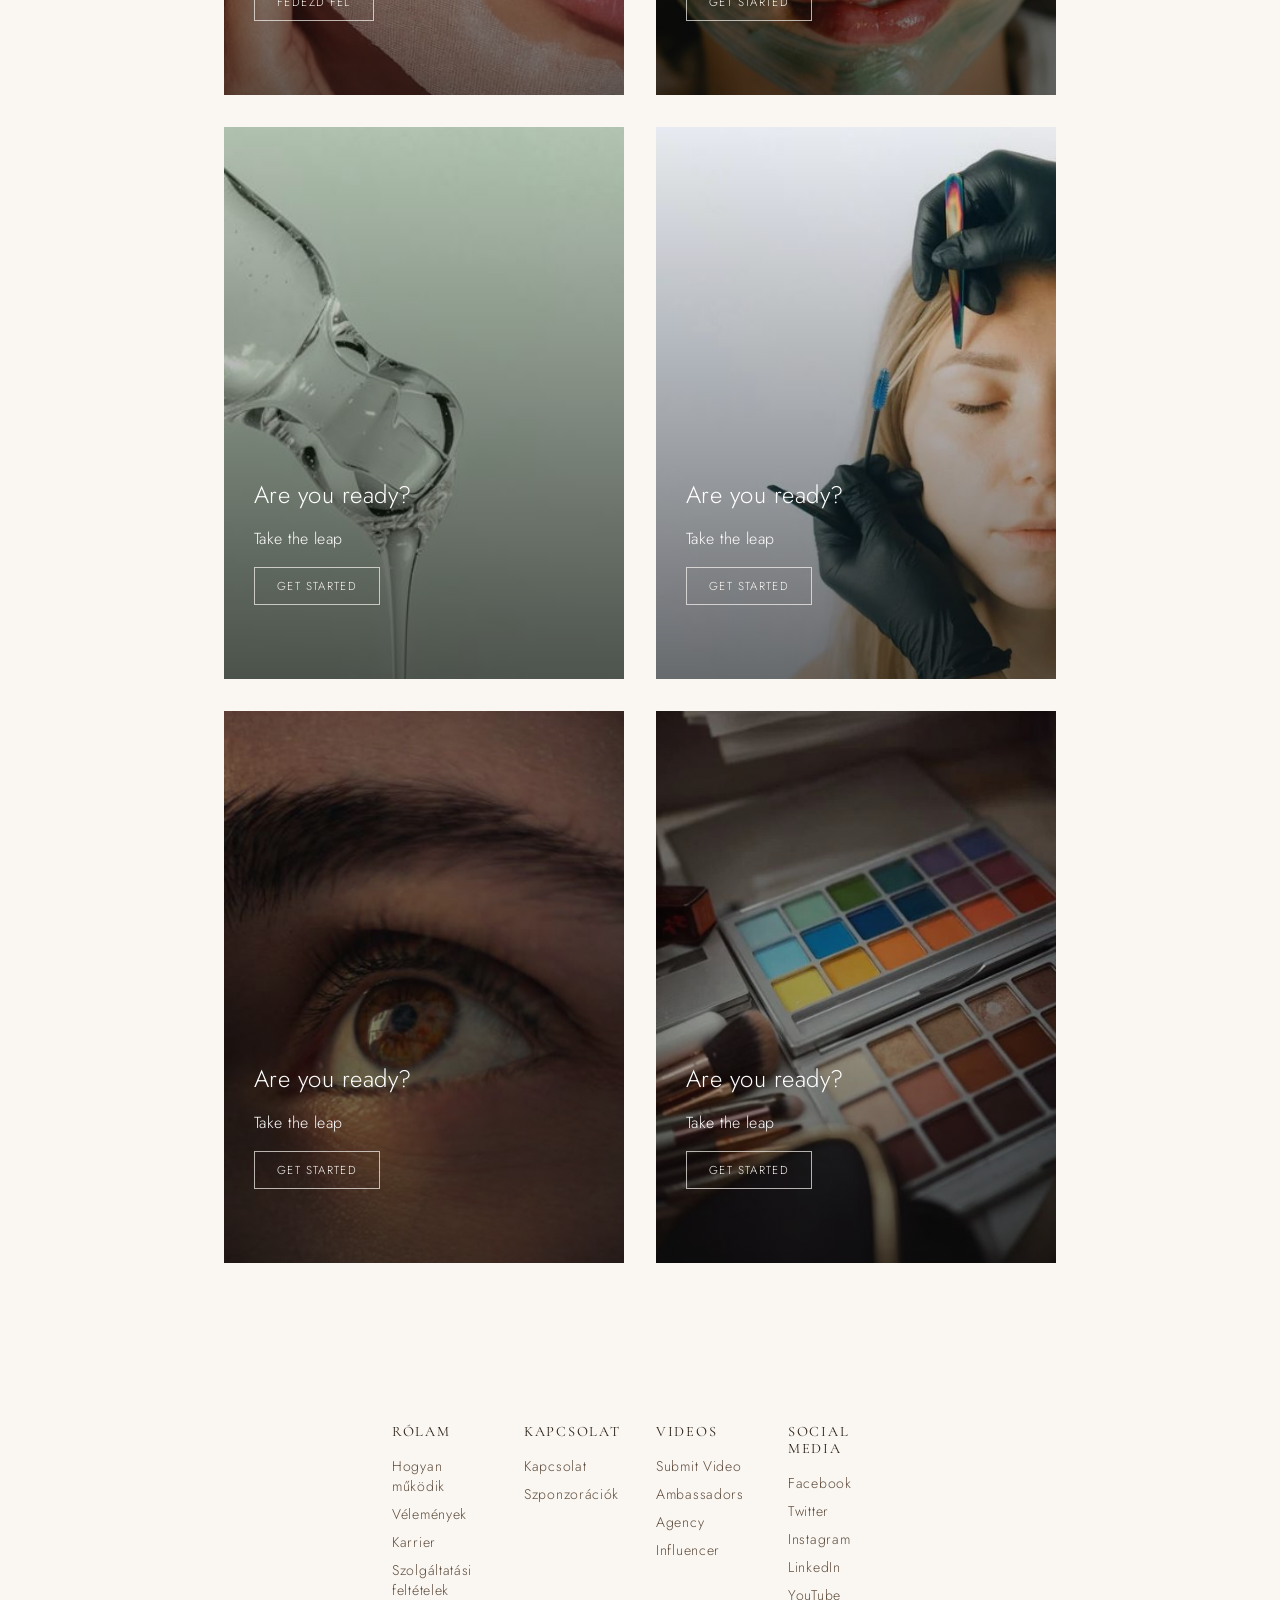
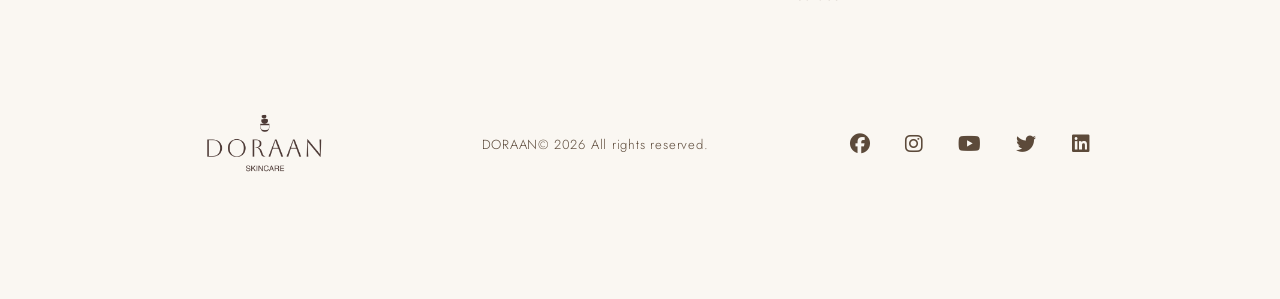
==== commit 8395bdc8: "AboutMe page improvements and adding facecare page" ====
--- a/index.html
+++ b/index.html
@@ -35,7 +35,7 @@
                     </a>
                 </li>
                 <li class="navbar__item">
-                    <a href="tech.html" class="navbar__links">
+                    <a href="services.html" class="navbar__links">
                     Szolgáltatásaim
                     </a>
                 </li>
@@ -85,11 +85,14 @@
         <h1>Amit megtehetek a bőröm szépségéért </h1>
         <div class="services__container">
             <!--type .services__card and press tab to generate it-->
-            <div class="services__card">
-                <h2>Experience Bliss</h2>
-                <p>AI powered technology</p>
-                <button>Get Started</button>
+            <a href="faceCare.html" class="services__card--wrapper">
+                <div class="services__card">
+                <h2>Arckezelések</h2>
+                <p>A bőr természetes széőségének fentartása</p>
+                <button>Fedezd fel</button>
             </div>
+            </a>
+            
             <div class="services__card">
                 <h2>Are you ready?</h2>
                 <p>Take the leap</p>
--- a/styles.css
+++ b/styles.css
@@ -410,6 +410,7 @@
     align-items: center;
     min-height: 100vh;
     padding-top: 5rem;
+    padding-bottom: 3rem;
 }
 
 .services h1 {
@@ -718,6 +719,7 @@
 /* About Me Page */
 
 .aboutme-page {
+    /*background-color: #D1C2A3;*/
     background-image: url('images/stock10.png');
     background-size: cover;
     background-position: center;
@@ -784,6 +786,20 @@
     margin-bottom: 2.5rem;
 }
 
+.rolam__list {
+    list-style: disc;
+    padding-left: 1.25rem;
+    margin: 0 0 2.5rem;
+    color: #4D3A36;
+}
+
+.rolam__list li {
+    font-family: 'Jost', sans-serif;
+    font-size: 1rem;
+    line-height: 1.9;
+    margin-bottom: 0.5rem;
+}
+
 .rolam__btn {
     display: inline-block;
     padding: 12px 32px;
@@ -868,7 +884,7 @@
     }
 
     .rolam__img {
-        height: 350px;
+        height: 550px;
     }
 
     .rolam__values {
@@ -885,6 +901,16 @@
 }
 
 /* Contact Page */
+
+.contact-page {
+    /*background-color: #D1C2A3;*/
+    background-image: url('images/stock10.png');
+    background-size: cover;
+    background-position: center;
+    background-attachment: fixed;
+    background-repeat: no-repeat;
+}
+
 .contact__section {
     display: flex;
     gap: 6rem;
@@ -1050,6 +1076,7 @@
 
 /* Blog Page */
 .blog-page {
+    /*background-color: #D1C2A3;*/
     background-image: url('images/stock10.png');
     background-size: cover;
     background-position: center;
@@ -1215,3 +1242,380 @@
         font-size: 1.4rem;
     }
 }
+
+
+/* Services Page */
+.services-page {
+    /*background-color: #D1C2A3;*/
+    background-image: url('images/stock10.png');
+    background-size: cover;
+    background-position: center;
+    background-attachment: fixed;
+    background-repeat: no-repeat;
+}
+
+.services__hero {
+    display: flex;
+    align-items: center;
+    justify-content: center;
+    width: 100%;
+    height: 70vh;
+    background: rgba(209, 194, 163, 0.85);
+}
+
+.services__hero--text {
+    font-family: 'Cormorant Garamond', serif;
+    font-size: 2.8rem;
+    font-weight: 300;
+    font-style: italic;
+    color: #2C2218;
+    text-align: center;
+    line-height: 1.5;
+    letter-spacing: 0.05em;
+    max-width: 800px;
+}
+
+.services__section {
+    display: flex;
+    align-items: center;
+    gap: 4rem;
+    padding: 6rem 8%;
+    background: rgba(250, 247, 242, 0.85);
+}
+
+.services__text {
+    flex: 1;
+}
+
+.services__title {
+    font-family: 'Cormorant Garamond', serif;
+    font-size: 3.5rem;
+    font-weight: 300;
+    color: #4D3A36;
+    margin-bottom: 0.5rem;
+}
+
+.services__subtitle {
+    font-family: 'Jost', sans-serif;
+    font-size: 0.9rem;
+    letter-spacing: 0.2em;
+    text-transform: uppercase;
+    color: #4D3A36;
+    opacity: 0.6;
+    margin-bottom: 2rem;
+}
+
+.services__body {
+    font-family: 'Jost', sans-serif;
+    font-size: 1rem;
+    line-height: 1.9;
+    color: #4D3A36;
+    margin-bottom: 2.5rem;
+}
+
+.services__btn {
+    display: inline-block;
+    padding: 12px 32px;
+    border: 1px solid #4D3A36;
+    color: #4D3A36;
+    text-decoration: none;
+    font-family: 'Jost', sans-serif;
+    font-size: 0.85rem;
+    letter-spacing: 0.15em;
+    text-transform: uppercase;
+    transition: all 0.3s ease;
+}
+
+.services__btn:hover {
+    background: #4D3A36;
+    color: #FAF7F2;
+}
+
+.services__img--wrap {
+    flex: 1;
+    max-width: 420px;
+}
+
+.services__img {
+    width: 100%;
+    height: 520px;
+    object-fit: cover;
+    border-radius: 2px;
+}
+
+/* Values section */
+.services__values {
+    display: flex;
+    justify-content: center;
+    gap: 2rem;
+    padding: 5rem 8%;
+    background: rgba(209, 194, 163, 0.85);
+    text-align: center;
+}
+
+.services__value--item {
+    flex: 1;
+    max-width: 280px;
+    padding: 2rem;
+}
+
+.services__value--item h3 {
+    font-family: 'Cormorant Garamond', serif;
+    font-size: 1.8rem;
+    font-weight: 400;
+    color: #4D3A36;
+    margin-bottom: 1rem;
+}
+
+.services__value--item p {
+    font-family: 'Jost', sans-serif;
+    font-size: 0.95rem;
+    line-height: 1.7;
+    color: #4D3A36;
+    opacity: 0.8;
+}
+
+/* Mobile responsive */
+@media screen and (max-width: 768px) {
+    .services__hero {
+        height: 50vh;
+    }
+
+    .services__hero--text {
+        font-size: 1.8rem;
+    }
+
+    .services__section {
+        flex-direction: column;
+        padding: 4rem 5%;
+        gap: 2rem;
+    }
+
+    .services__img--wrap {
+        max-width: 100%;
+        width: 100%;
+    }
+
+    .services__img {
+        height: 350px;
+    }
+
+    .services__values {
+        flex-direction: column;
+        align-items: center;
+        padding: 3rem 5%;
+    }
+}
+
+@media screen and (max-width: 480px) {
+    .services__hero--text {
+        font-size: 1.4rem;
+    }
+}
+
+/* Page Transition Animation */
+.services-page,
+.blog-page,
+.aboutme-page,
+.contact-page {
+    animation: pageReveal 0.4s ease both;
+}
+
+@keyframes pageReveal {
+    from { opacity: 0; }
+    to   { opacity: 1; }
+}
+
+/*facecare*/
+.facecare-page {
+    /*background-color: #D1C2A3;*/
+    background-image: url('images/stock10.png');
+    background-size: cover;
+    background-position: center;
+    background-attachment: fixed;
+    background-repeat: no-repeat;
+}
+
+.facecare__hero {
+    display: flex;
+    align-items: center;
+    justify-content: center;
+    width: 100%;
+    height: 70vh;
+    background: rgba(209, 194, 163, 0.85);
+}
+
+.facecare__hero--text {
+    font-family: 'Cormorant Garamond', serif;
+    font-size: 2.8rem;
+    font-weight: 300;
+    font-style: italic;
+    color: #2C2218;
+    text-align: center;
+    line-height: 1.5;
+    letter-spacing: 0.05em;
+    max-width: 800px;
+}
+
+.facecare__section {
+    display: flex;
+    align-items: center;
+    gap: 4rem;
+    padding: 6rem 8%;
+    background: rgba(250, 247, 242, 0.85);
+}
+
+.facecare__text {
+    flex: 1;
+}
+
+.facecare__title {
+    font-family: 'Cormorant Garamond', serif;
+    font-size: 3.5rem;
+    font-weight: 300;
+    color: #4D3A36;
+    margin-bottom: 0.5rem;
+}
+
+.facecare__price {
+    font-family: 'Cormorant Garamond', serif;
+    font-size: 2rem;
+    font-weight: 300;
+    color: #4D3A36;
+    margin-bottom: 1rem;
+}
+
+.facecare__subtitle {
+    font-family: 'Jost', sans-serif;
+    font-size: 1.25rem;
+    letter-spacing: 0.2em;
+    text-transform: uppercase;
+    color: #4D3A36;
+    opacity: 0.6;
+    margin-bottom: 1rem;
+    margin-top: 4rem;
+    font-weight: 600;
+}
+
+.facecare__body {
+    font-family: 'Jost', sans-serif;
+    font-size: 1rem;
+    line-height: 1.9;
+    color: #4D3A36;
+    margin-bottom: 1rem;
+}
+
+.facecare__list {
+    list-style: disc;
+    padding-left: 1.25rem;
+    margin: 0 0 2.5rem;
+    color: #4D3A36;
+}
+
+.facecare__list li {
+    font-family: 'Jost', sans-serif;
+    font-size: 1rem;
+    line-height: 1.9;
+    margin-bottom: 0.5rem;
+}
+
+.facecare__btn {
+    display: inline-block;
+    padding: 12px 32px;
+    border: 1px solid #4D3A36;
+    color: #4D3A36;
+    text-decoration: none;
+    font-family: 'Jost', sans-serif;
+    font-size: 0.85rem;
+    letter-spacing: 0.15em;
+    text-transform: uppercase;
+    transition: all 0.3s ease;
+}
+
+.facecare__btn:hover {
+    background: #4D3A36;
+    color: #FAF7F2;
+}
+
+.facecare__img--wrap {
+    flex: 1;
+    max-width: 420px;
+}
+
+.facecare__img {
+    width: 100%;
+    height: 520px;
+    object-fit: cover;
+    border-radius: 2px;
+}
+
+/* Values section */
+.facecare__values {
+    display: flex;
+    justify-content: center;
+    gap: 2rem;
+    padding: 5rem 8%;
+    background: rgba(209, 194, 163, 0.85);
+    text-align: center;
+}
+
+.facecare__value--item {
+    flex: 1;
+    max-width: 280px;
+    padding: 2rem;
+}
+
+.facecare__value--item h3 {
+    font-family: 'Cormorant Garamond', serif;
+    font-size: 1.8rem;
+    font-weight: 400;
+    color: #4D3A36;
+    margin-bottom: 1rem;
+}
+
+.facecare__value--item p {
+    font-family: 'Jost', sans-serif;
+    font-size: 0.95rem;
+    line-height: 1.7;
+    color: #4D3A36;
+    opacity: 0.8;
+}
+
+/* Mobile responsive */
+@media screen and (max-width: 768px) {
+    .facecare__hero {
+        height: 50vh;
+    }
+
+    .facecare__hero--text {
+        font-size: 1.8rem;
+    }
+
+    .facecare__section {
+        flex-direction: column;
+        padding: 4rem 5%;
+        gap: 2rem;
+    }
+
+    .facecare__img--wrap {
+        max-width: 100%;
+        width: 100%;
+    }
+
+    .facecare__img {
+        height: 350px;
+    }
+
+    .facecare__values {
+        flex-direction: column;
+        align-items: center;
+        padding: 3rem 5%;
+    }
+}
+
+@media screen and (max-width: 480px) {
+    .facecare__hero--text {
+        font-size: 1.4rem;
+    }
+}
+
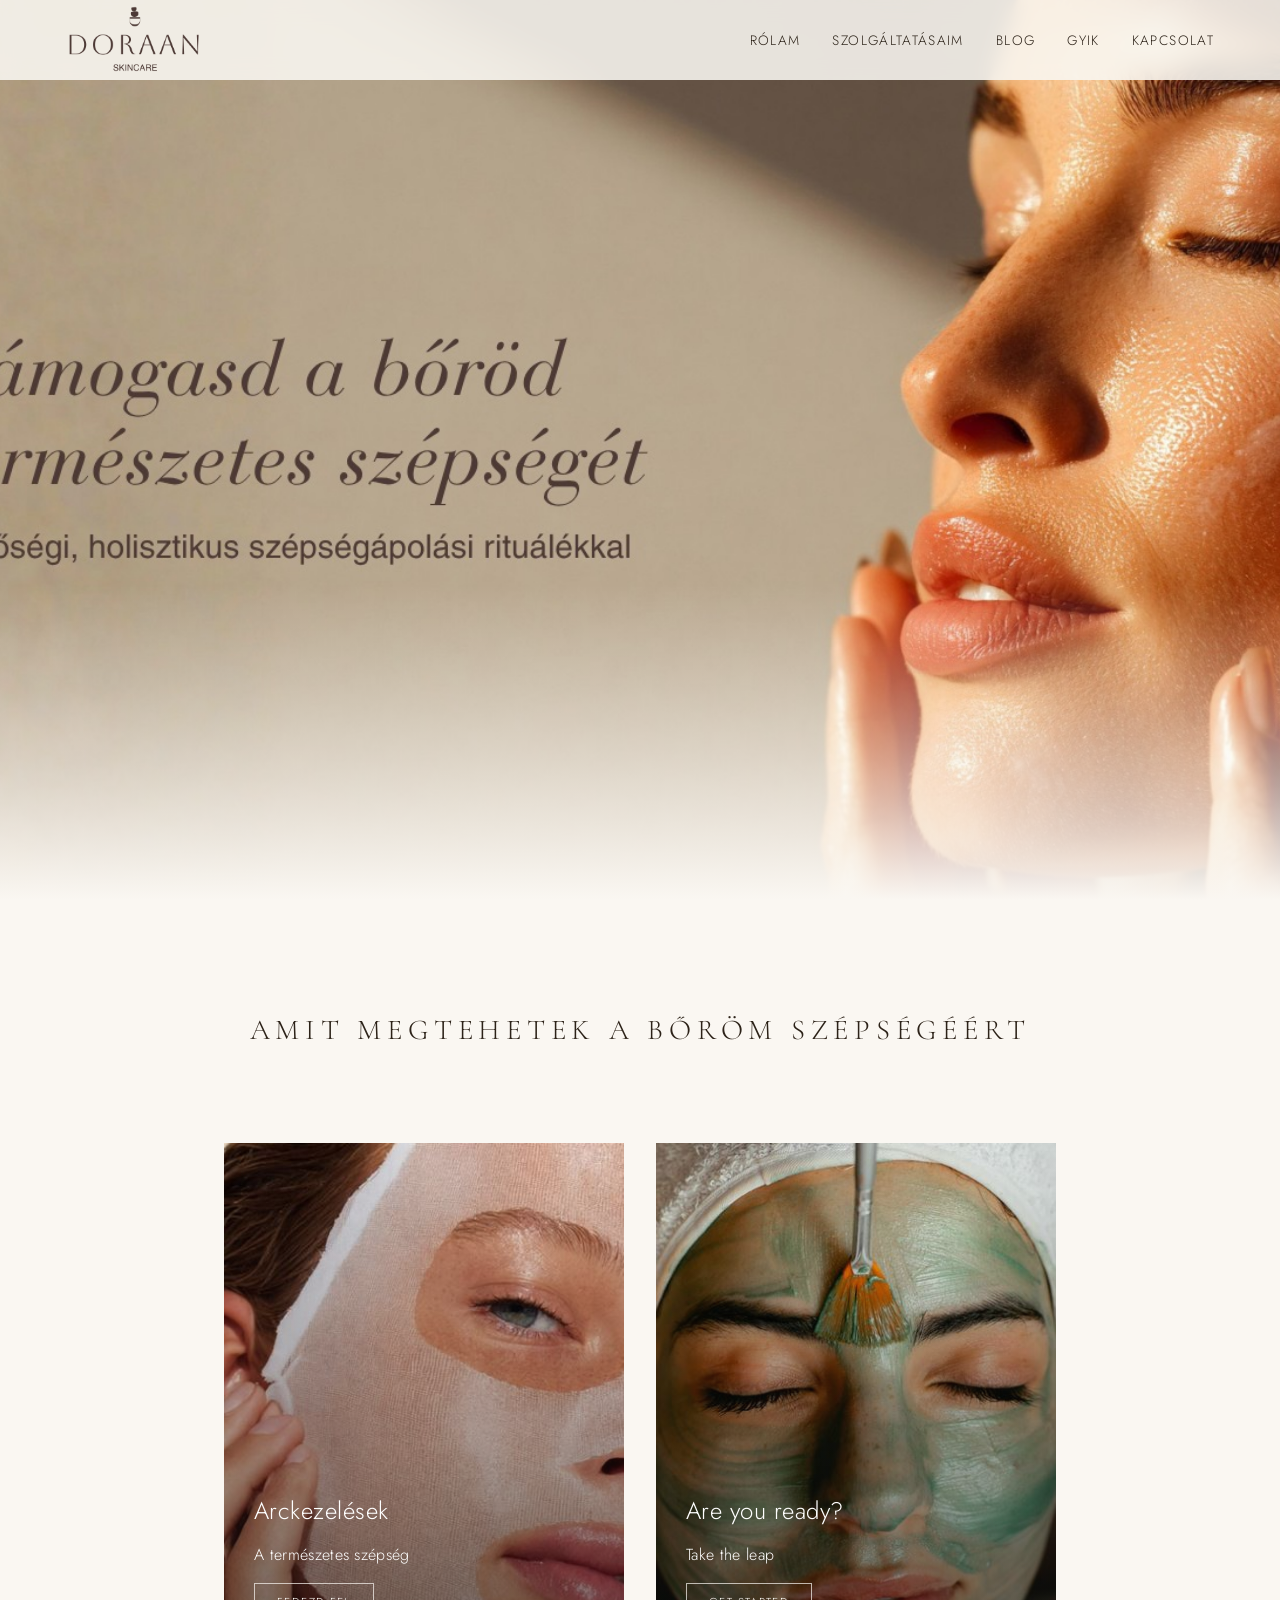
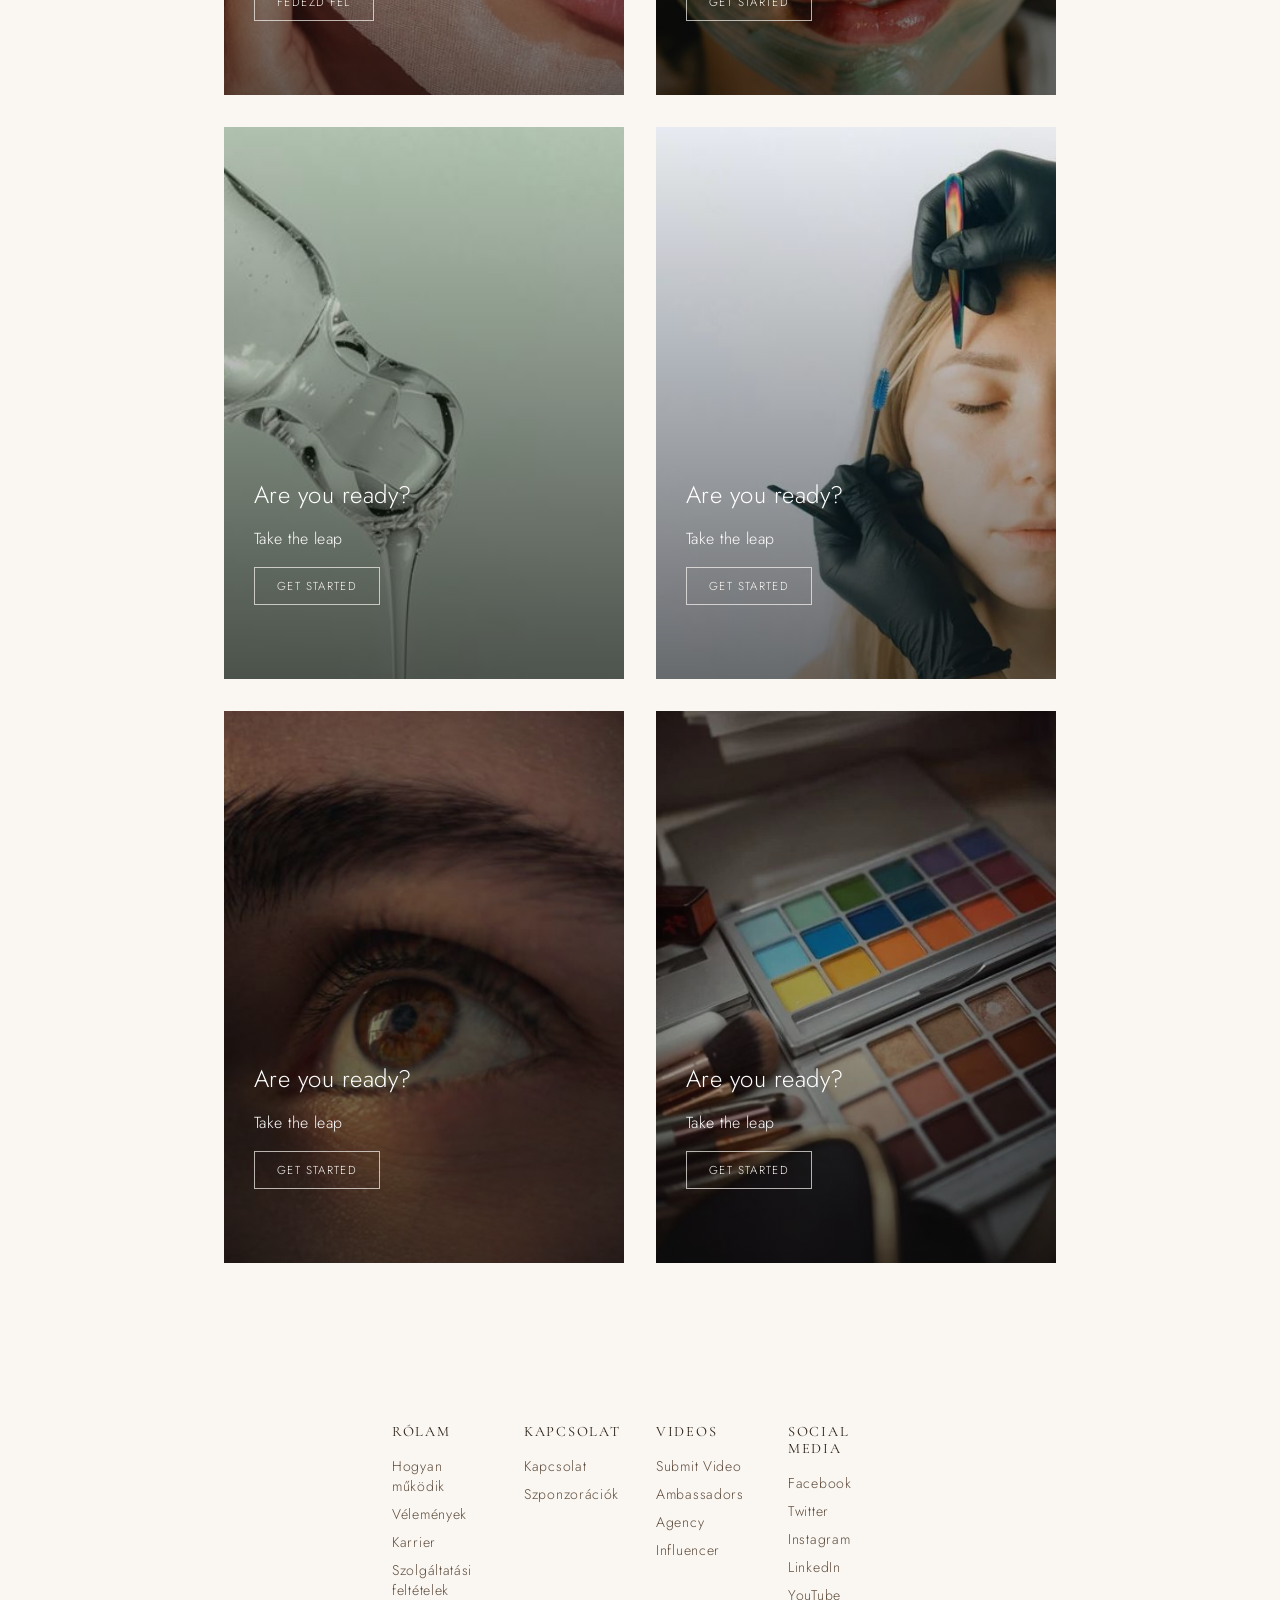
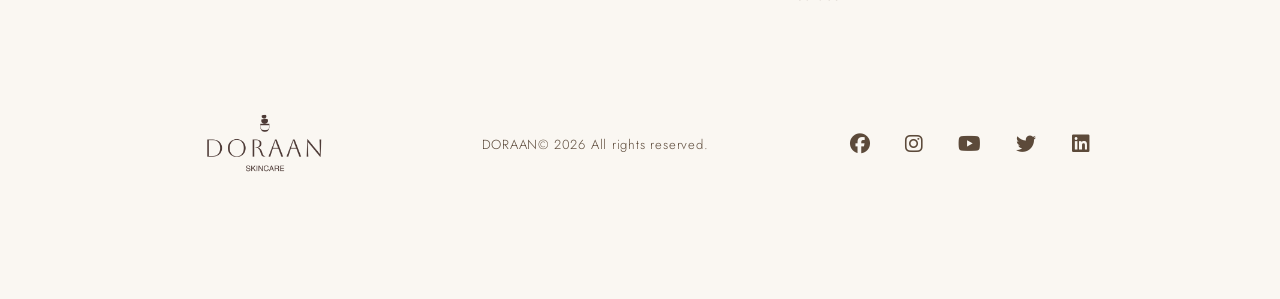
==== commit 4827c9a6: "Facecare card text improvements and addig service card wrapper style" ====
--- a/index.html
+++ b/index.html
@@ -88,7 +88,7 @@
             <a href="faceCare.html" class="services__card--wrapper">
                 <div class="services__card">
                 <h2>Arckezelések</h2>
-                <p>A bőr természetes széőségének fentartása</p>
+                <p>A természetes szépség</p>
                 <button>Fedezd fel</button>
             </div>
             </a>
--- a/styles.css
+++ b/styles.css
@@ -453,6 +453,11 @@
     color: #fff;
 }
 
+.services__card--wrapper {
+    text-decoration: none;
+    color: inherit;
+}
+
 .services__card:nth-child(2) {
      background-image: linear-gradient(
         to bottom, rgba(0,0,0,0) 0%, rgba(17, 17, 17, 0.6) 100%
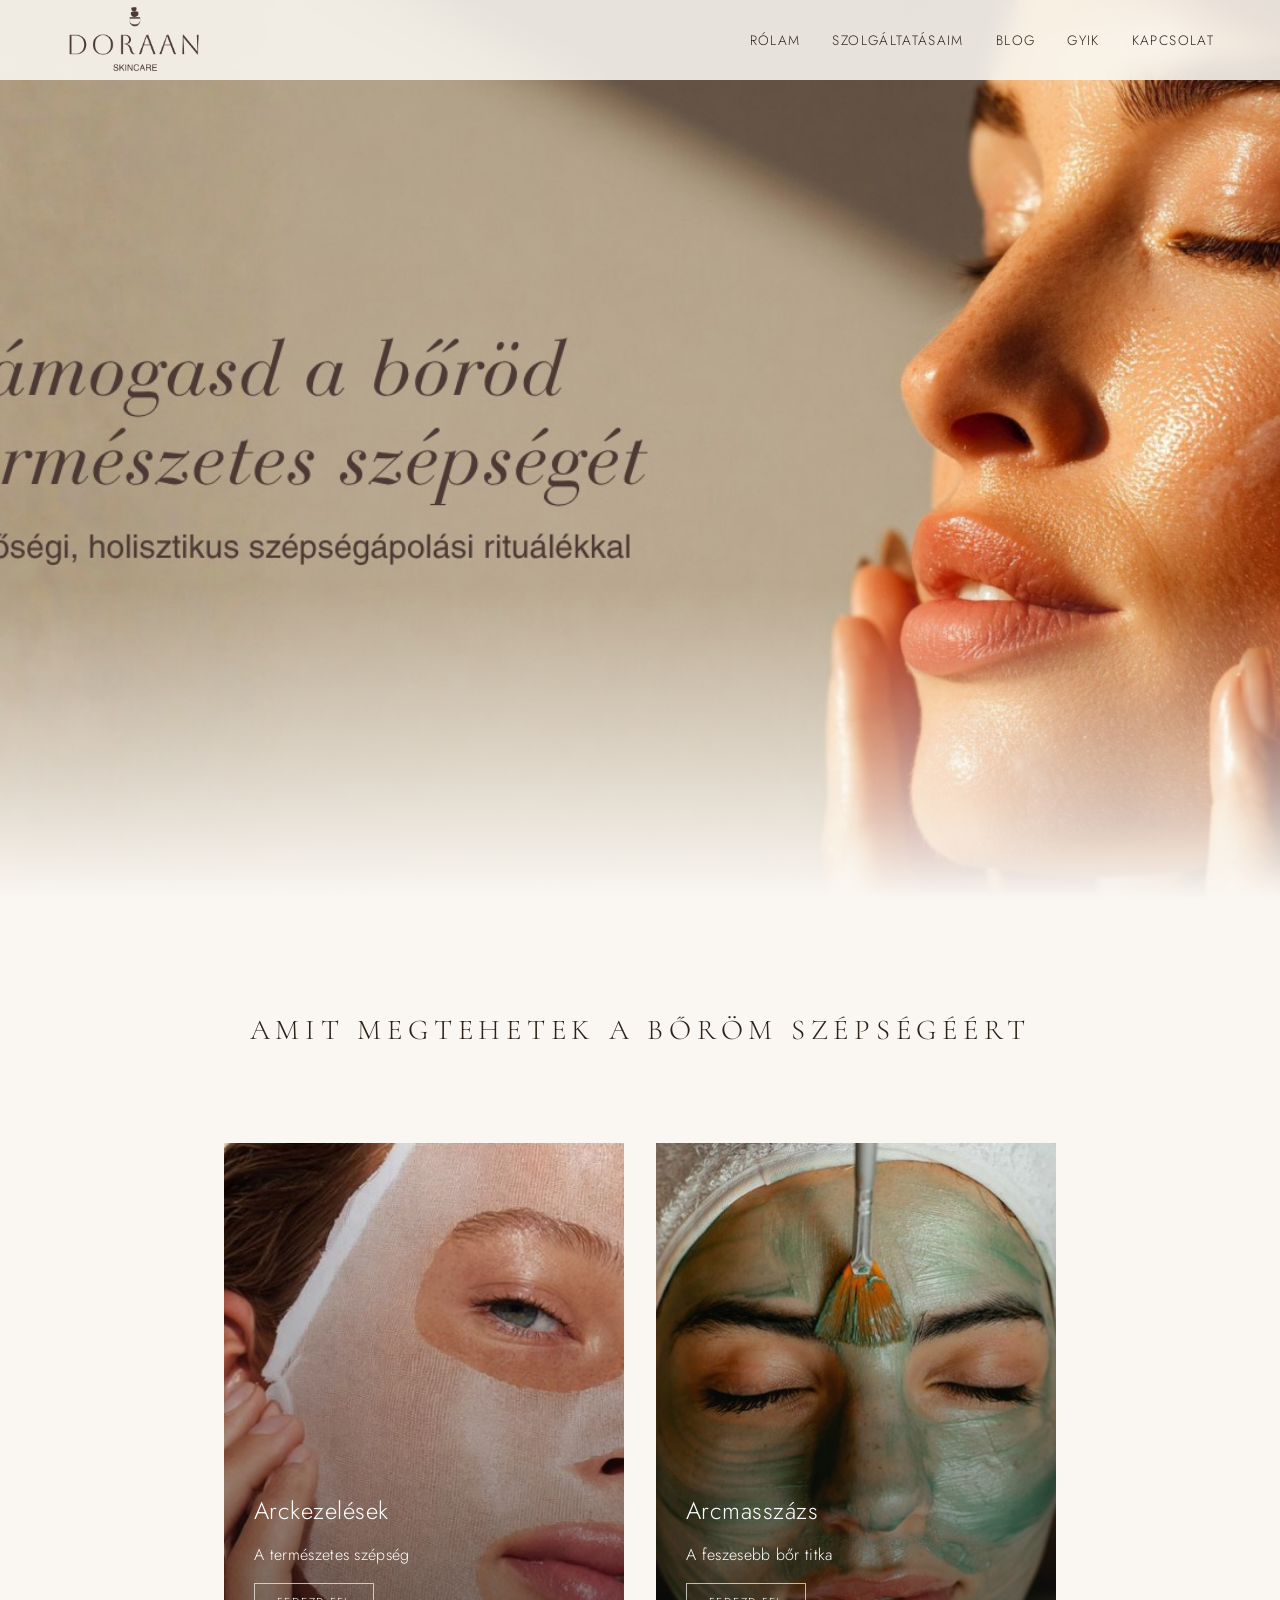
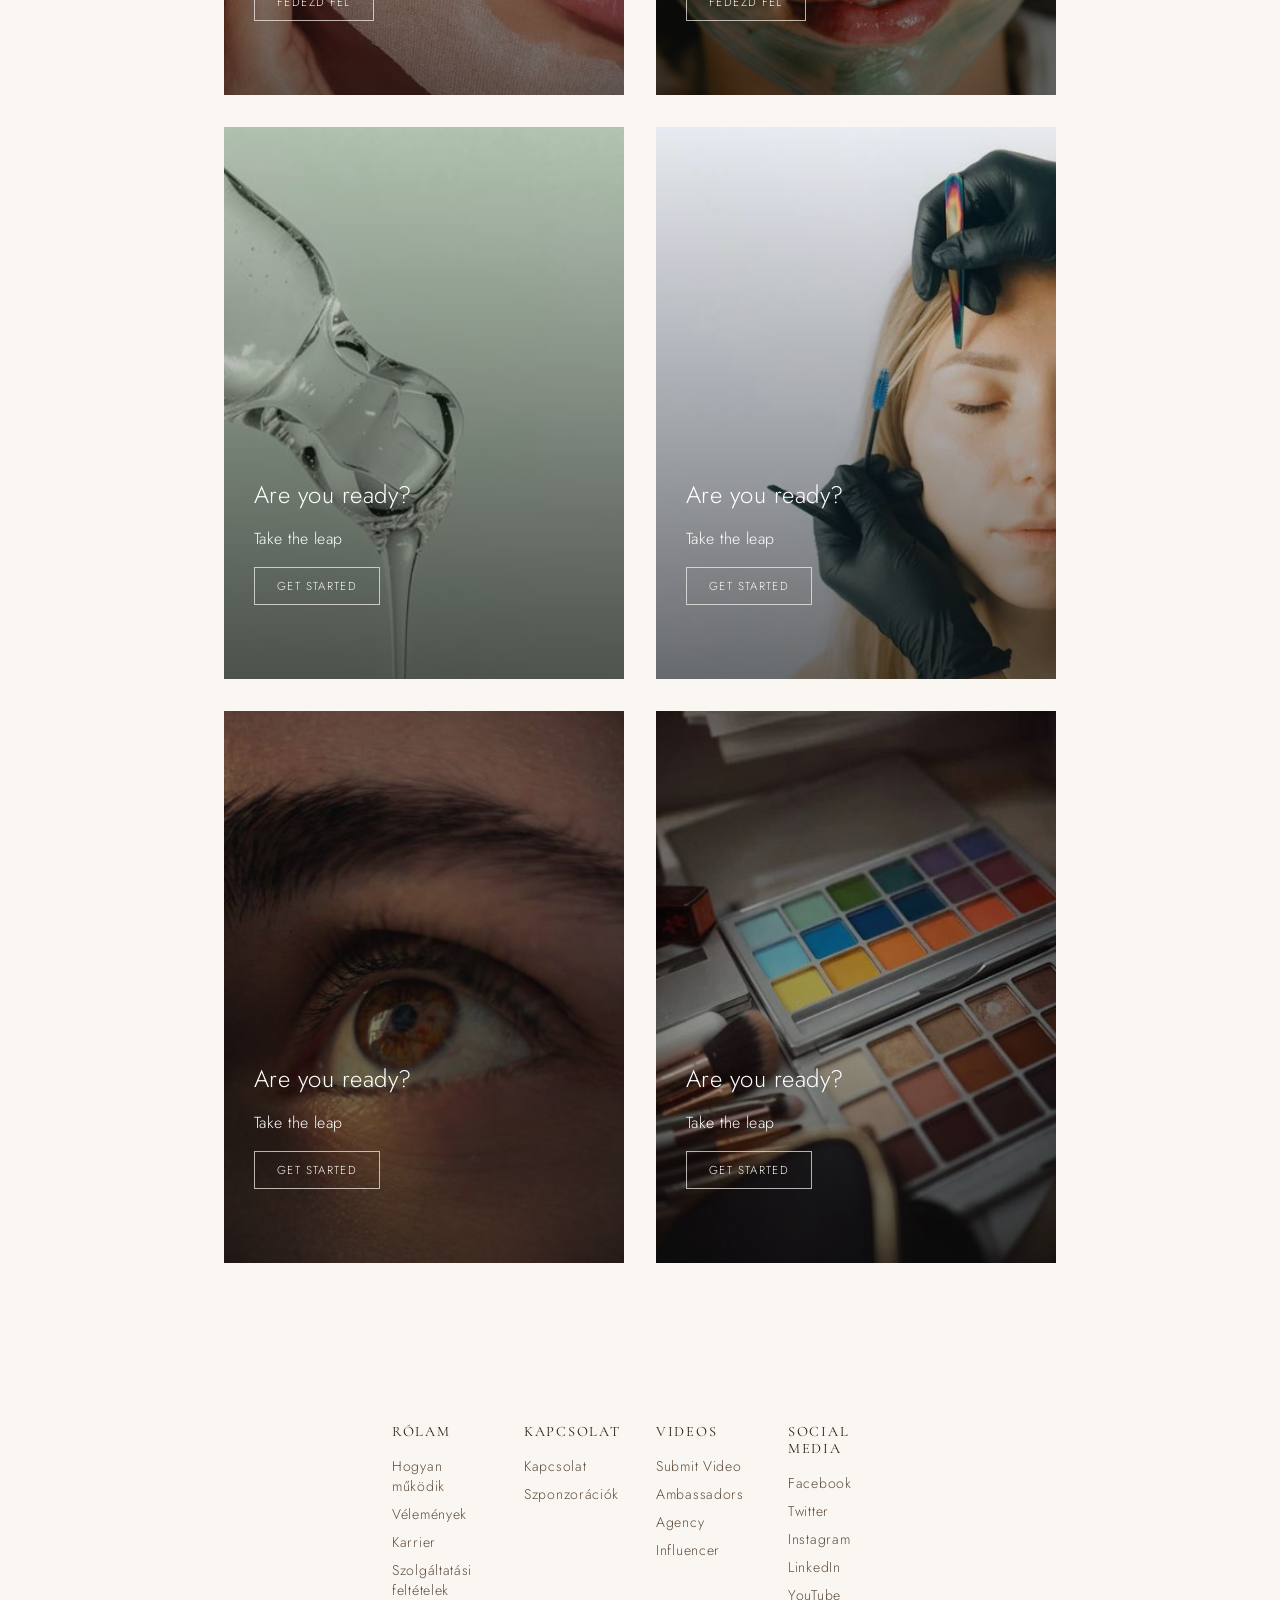
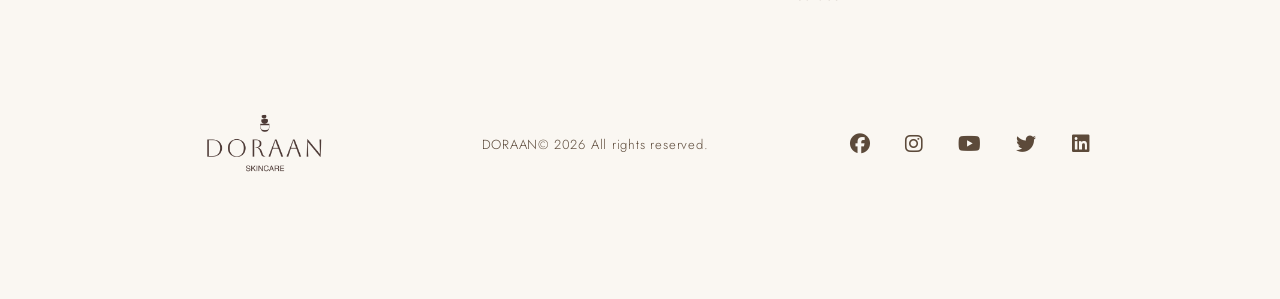
==== commit 4c9acaf4: "Refactoring the service cards and add faceMassage page" ====
--- a/index.html
+++ b/index.html
@@ -86,34 +86,36 @@
         <div class="services__container">
             <!--type .services__card and press tab to generate it-->
             <a href="faceCare.html" class="services__card--wrapper">
-                <div class="services__card">
+                <div class="services__card services__card--face-care">
                 <h2>Arckezelések</h2>
                 <p>A természetes szépség</p>
                 <button>Fedezd fel</button>
             </div>
             </a>
-            
-            <div class="services__card">
+            <a href="faceMassage.html" class="services__card--wrapper">
+                <div class="services__card services__card--face-massage">
+                    <h2>Arcmasszázs</h2>
+                    <p>A feszesebb bőr titka</p>
+                    <button>Fedezd fel</button>
+                </div>
+            </a>
+            <!-- class is a space-separated list of tokens. so it uses services__card and services__card--card3 configs -->
+            <div class="services__card services__card--card3">
                 <h2>Are you ready?</h2>
                 <p>Take the leap</p>
                 <button>Get Started</button>
             </div>
-            <div class="services__card">
+            <div class="services__card services__card--card4">
                 <h2>Are you ready?</h2>
                 <p>Take the leap</p>
                 <button>Get Started</button>
             </div>
-            <div class="services__card">
+            <div class="services__card services__card--card5">
                 <h2>Are you ready?</h2>
                 <p>Take the leap</p>
                 <button>Get Started</button>
             </div>
-            <div class="services__card">
-                <h2>Are you ready?</h2>
-                <p>Take the leap</p>
-                <button>Get Started</button>
-            </div>
-            <div class="services__card">
+            <div class="services__card services__card--card6">
                 <h2>Are you ready?</h2>
                 <p>Take the leap</p>
                 <button>Get Started</button>
--- a/styles.css
+++ b/styles.css
@@ -444,49 +444,59 @@
     height: 552px;
     width: 400px;
     border-radius: 0;
-    background-image: linear-gradient(
+    background-size: cover;
+    position: relative;
+    color: #fff;
+}
+
+/*.services__card--wrapper {
+    text-decoration: none;
+    color: inherit;
+}*/
+
+.services__card--face-care {
+     background-image: linear-gradient(
         to bottom, rgba(0,0,0,0) 0%, rgba(17, 17, 17, 0.6) 100%
         ),
         url('images/pic6.JPG');
-    background-size: cover;
-    position: relative;
-    color: #fff;
-}
-
-.services__card--wrapper {
-    text-decoration: none;
-    color: inherit;
-}
-
-.services__card:nth-child(2) {
+}
+
+.services__card--face-care {
+     background-image: linear-gradient(
+        to bottom, rgba(0,0,0,0) 0%, rgba(17, 17, 17, 0.6) 100%
+    ),
+    url('images/pic6.JPG');   
+}
+
+.services__card--face-massage {
      background-image: linear-gradient(
         to bottom, rgba(0,0,0,0) 0%, rgba(17, 17, 17, 0.6) 100%
     ),
     url('images/pic7.JPG');   
 }
 
-.services__card:nth-child(3) {
+.services__card--card3 {
      background-image: linear-gradient(
         to bottom, rgba(0,0,0,0) 0%, rgba(17, 17, 17, 0.6) 100%
     ),
     url('images/pic8.JPG');   
 }
 
-.services__card:nth-child(4) {
+.services__card--card4 {
      background-image: linear-gradient(
         to bottom, rgba(0,0,0,0) 0%, rgba(17, 17, 17, 0.6) 100%
     ),
     url('images/pic11.JPG');   
 }
 
-.services__card:nth-child(5) {
+.services__card--card5 {
      background-image: linear-gradient(
         to bottom, rgba(0,0,0,0) 0%, rgba(17, 17, 17, 0.6) 100%
     ),
     url('images/pic10.JPG');   
 }
 
-.services__card:nth-child(6) {
+.services__card--card6 {
      background-image: linear-gradient(
         to bottom, rgba(0,0,0,0) 0%, rgba(17, 17, 17, 0.6) 100%
     ),
@@ -1624,3 +1634,197 @@
     }
 }
 
+/*Face massage*/
+.face-massage-page {
+    /*background-color: #D1C2A3;*/
+    background-image: url('images/stock10.png');
+    background-size: cover;
+    background-position: center;
+    background-attachment: fixed;
+    background-repeat: no-repeat;
+}
+
+.face-massage__hero {
+    display: flex;
+    align-items: center;
+    justify-content: center;
+    width: 100%;
+    height: 70vh;
+    background: rgba(209, 194, 163, 0.85);
+}
+
+.face-massage__hero--text {
+    font-family: 'Cormorant Garamond', serif;
+    font-size: 2.8rem;
+    font-weight: 300;
+    font-style: italic;
+    color: #2C2218;
+    text-align: center;
+    line-height: 1.5;
+    letter-spacing: 0.05em;
+    max-width: 800px;
+}
+
+.face-massage__section {
+    display: flex;
+    align-items: center;
+    gap: 4rem;
+    padding: 6rem 8%;
+    background: rgba(250, 247, 242, 0.85);
+}
+
+.face-massage__text {
+    flex: 1;
+}
+
+.face-massage__title {
+    font-family: 'Cormorant Garamond', serif;
+    font-size: 3.5rem;
+    font-weight: 300;
+    color: #4D3A36;
+    margin-bottom: 0.5rem;
+}
+
+.face-massage__price {
+    font-family: 'Cormorant Garamond', serif;
+    font-size: 2rem;
+    font-weight: 300;
+    color: #4D3A36;
+    margin-bottom: 1rem;
+}
+
+.face-massage__subtitle {
+    font-family: 'Jost', sans-serif;
+    font-size: 1.25rem;
+    letter-spacing: 0.2em;
+    text-transform: uppercase;
+    color: #4D3A36;
+    opacity: 0.6;
+    margin-bottom: 1rem;
+    margin-top: 4rem;
+    font-weight: 600;
+}
+
+.face-massage__body {
+    font-family: 'Jost', sans-serif;
+    font-size: 1rem;
+    line-height: 1.9;
+    color: #4D3A36;
+    margin-bottom: 1rem;
+}
+
+.face-massage__list {
+    list-style: disc;
+    padding-left: 1.25rem;
+    margin: 0 0 2.5rem;
+    color: #4D3A36;
+}
+
+.face-massage__list li {
+    font-family: 'Jost', sans-serif;
+    font-size: 1rem;
+    line-height: 1.9;
+    margin-bottom: 0.5rem;
+}
+
+.face-massage__btn {
+    display: inline-block;
+    padding: 12px 32px;
+    border: 1px solid #4D3A36;
+    color: #4D3A36;
+    text-decoration: none;
+    font-family: 'Jost', sans-serif;
+    font-size: 0.85rem;
+    letter-spacing: 0.15em;
+    text-transform: uppercase;
+    transition: all 0.3s ease;
+}
+
+.face-massage__btn:hover {
+    background: #4D3A36;
+    color: #FAF7F2;
+}
+
+.face-massage__img--wrap {
+    flex: 1;
+    max-width: 420px;
+}
+
+.face-massage__img {
+    width: 100%;
+    height: 520px;
+    object-fit: cover;
+    border-radius: 2px;
+}
+
+/* Values section */
+.face-massage__values {
+    display: flex;
+    justify-content: center;
+    gap: 2rem;
+    padding: 5rem 8%;
+    background: rgba(209, 194, 163, 0.85);
+    text-align: center;
+}
+
+.face-massage__value--item {
+    flex: 1;
+    max-width: 280px;
+    padding: 2rem;
+}
+
+.face-massage__value--item h3 {
+    font-family: 'Cormorant Garamond', serif;
+    font-size: 1.8rem;
+    font-weight: 400;
+    color: #4D3A36;
+    margin-bottom: 1rem;
+}
+
+.face-massage__value--item p {
+    font-family: 'Jost', sans-serif;
+    font-size: 0.95rem;
+    line-height: 1.7;
+    color: #4D3A36;
+    opacity: 0.8;
+}
+
+/* Mobile responsive */
+@media screen and (max-width: 768px) {
+    .face-massage__hero {
+        height: 50vh;
+    }
+
+    .face-massage__hero--text {
+        font-size: 1.8rem;
+    }
+
+    .face-massage__section {
+        flex-direction: column;
+        padding: 4rem 5%;
+        gap: 2rem;
+    }
+
+    .face-massage__img--wrap {
+        max-width: 100%;
+        width: 100%;
+    }
+
+    .face-massage__img {
+        height: 350px;
+    }
+
+    .face-massage__values {
+        flex-direction: column;
+        align-items: center;
+        padding: 3rem 5%;
+    }
+}
+
+@media screen and (max-width: 480px) {
+    .face-massage__hero--text {
+        font-size: 1.4rem;
+    }
+}
+
+
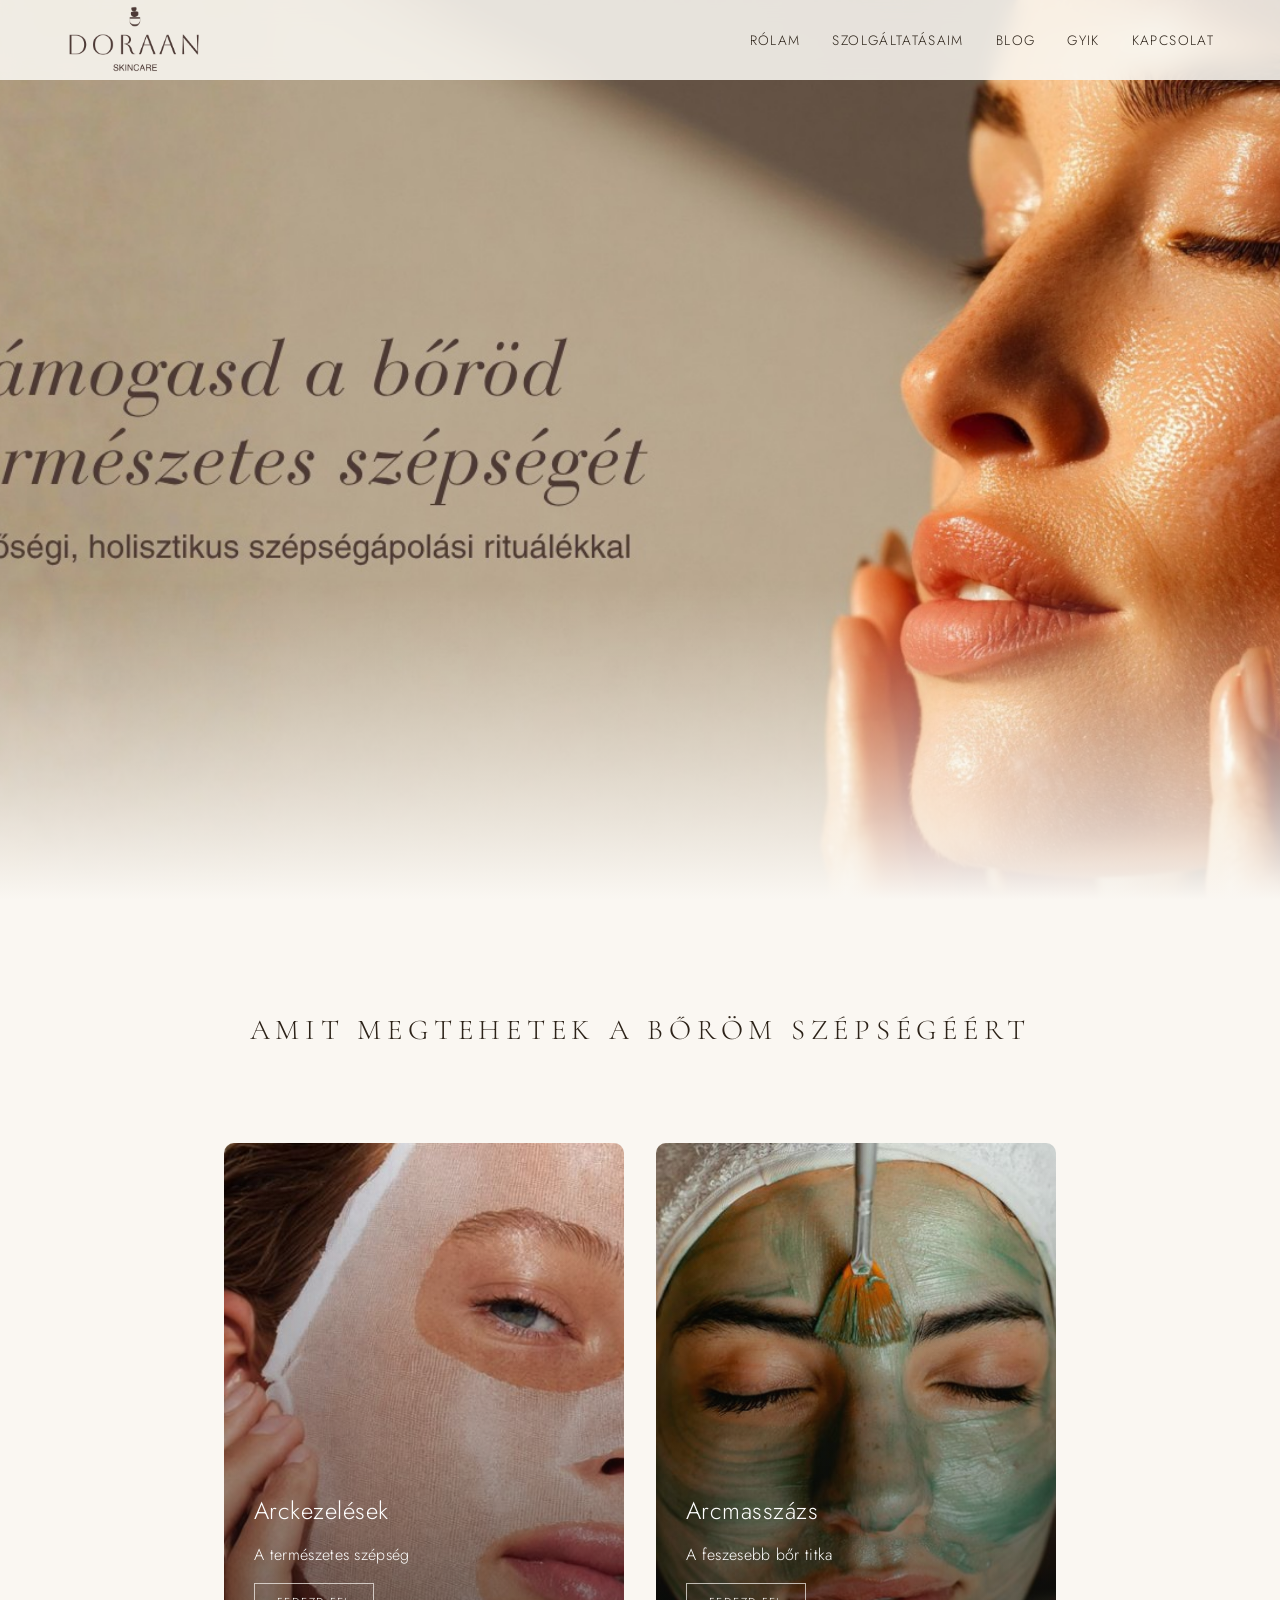
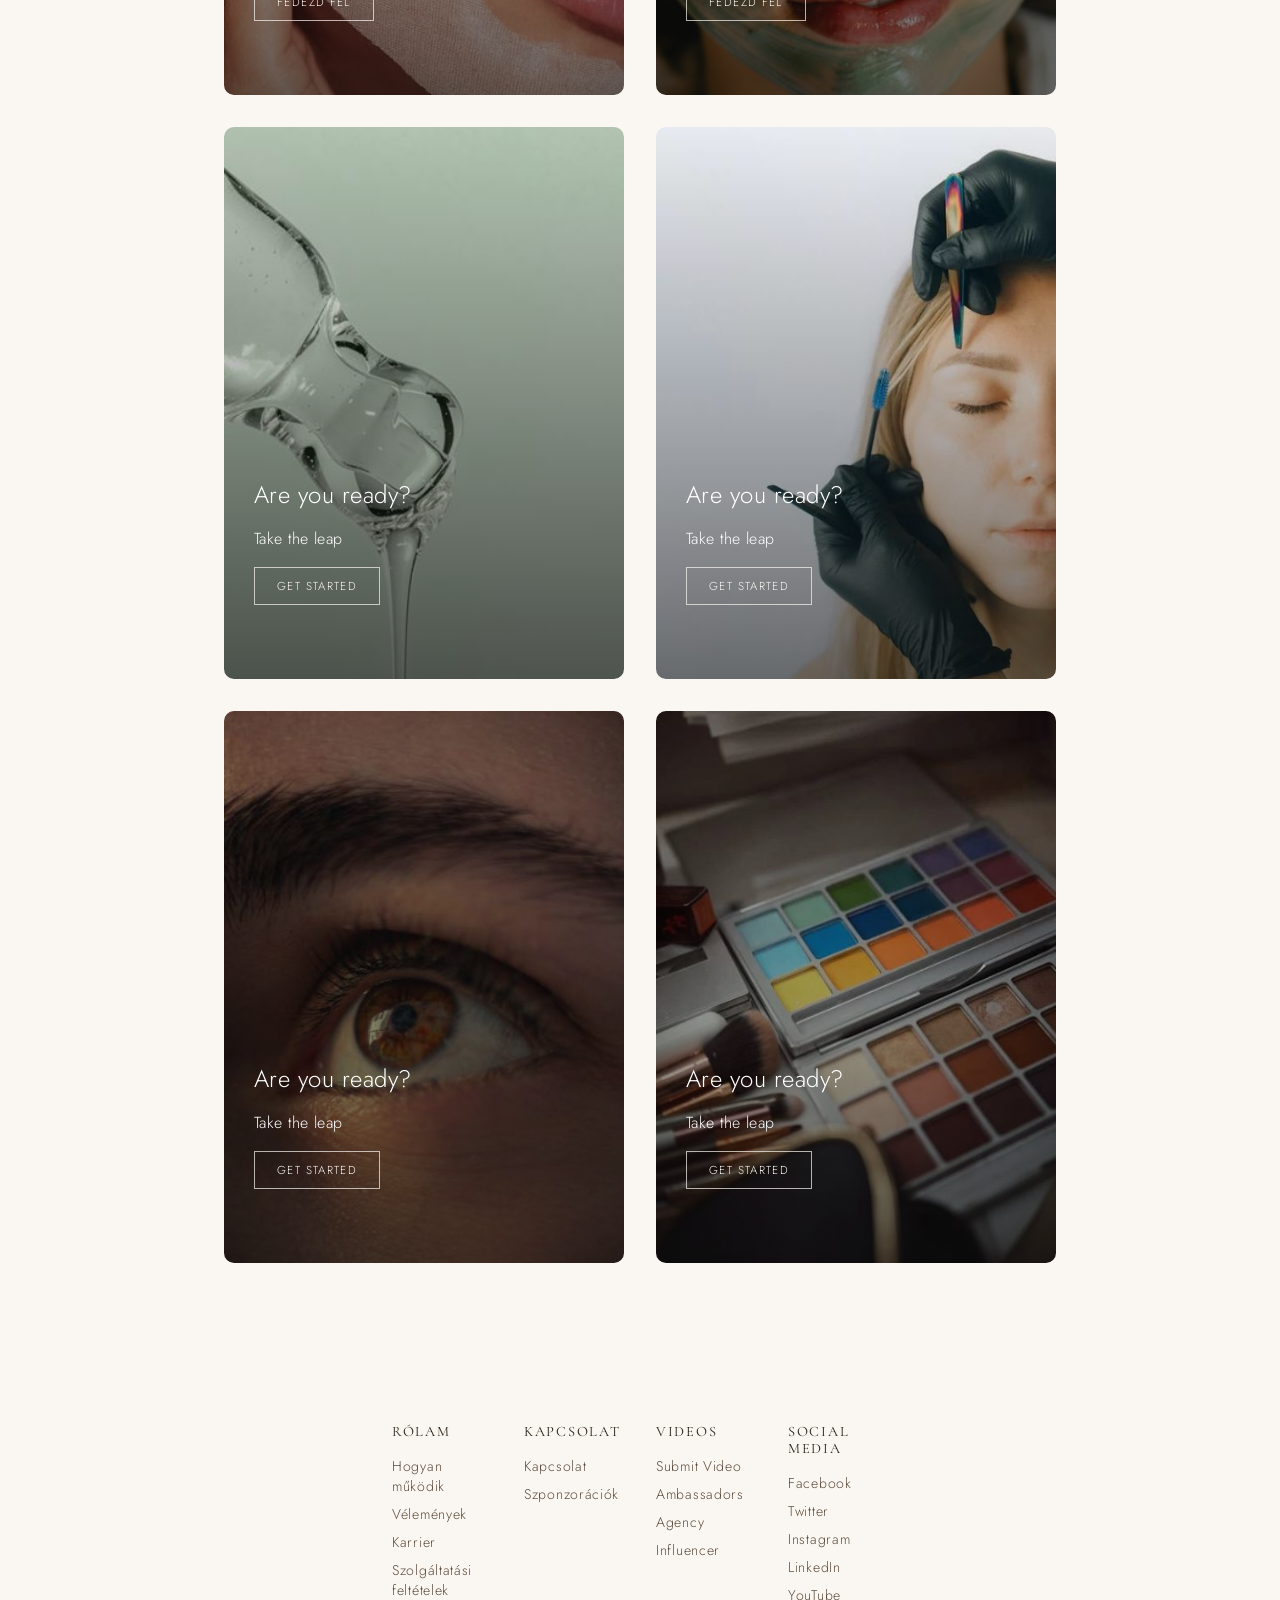
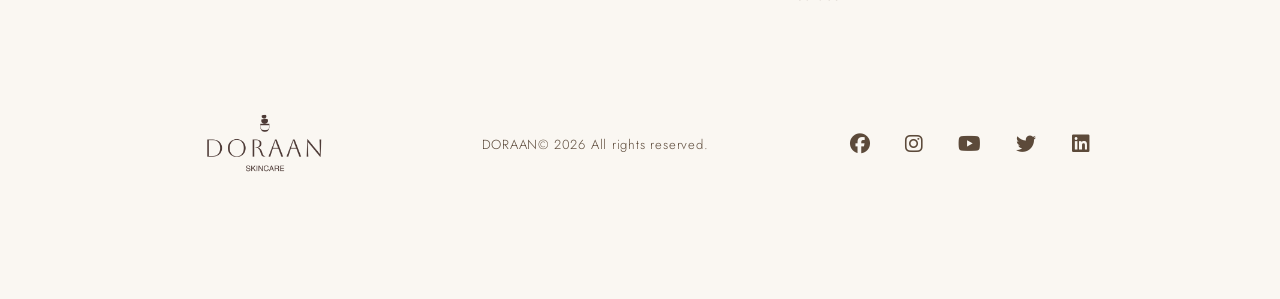
==== commit c148bb60: "Add FAQ page implementation" ====
--- a/index.html
+++ b/index.html
@@ -45,7 +45,7 @@
                     </a>
                 </li>
                 <li class="navbar__item">
-                    <a href="" class="navbar__links">
+                    <a href="gyik.html" class="navbar__links">
                     GYIK
                     </a>
                 </li>
--- a/styles.css
+++ b/styles.css
@@ -443,7 +443,7 @@
     margin: 1rem;
     height: 552px;
     width: 400px;
-    border-radius: 0;
+    border-radius: 10px;
     background-size: cover;
     position: relative;
     color: #fff;
@@ -1827,4 +1827,254 @@
     }
 }
 
-
+/*GYIK Section*/
+.gyik-page {
+    /*background-color: #D1C2A3;*/
+    background-image: url('images/stock10.png');
+    background-size: cover;
+    background-position: center;
+    background-attachment: fixed;
+    background-repeat: no-repeat;
+}
+
+.gyik__hero {
+    display: flex;
+    align-items: center;
+    justify-content: center;
+    width: 100%;
+    height: 70vh;
+    background: rgba(209, 194, 163, 0.85);
+}
+
+.gyik__hero--text {
+    font-family: 'Cormorant Garamond', serif;
+    font-size: 2.8rem;
+    font-weight: 300;
+    font-style: italic;
+    color: #2C2218;
+    text-align: center;
+    line-height: 1.5;
+    letter-spacing: 0.05em;
+    max-width: 800px;
+}
+
+.gyik__section {
+    display: flex;
+    align-items: center;
+    gap: 4rem;
+    padding: 6rem 8%;
+    background: rgba(250, 247, 242, 0.85);
+}
+
+.gyik__text {
+    flex: 1;
+}
+
+.gyik__title {
+    font-family: 'Cormorant Garamond', serif;
+    font-size: 3.5rem;
+    font-weight: 300;
+    color: #4D3A36;
+    margin-bottom: 0.5rem;
+}
+
+.gyik__subtitle {
+    font-family: 'Jost', sans-serif;
+    font-size: 1.25rem;
+    letter-spacing: 0.2em;
+    text-transform: uppercase;
+    color: #4D3A36;
+    opacity: 0.6;
+    margin-bottom: 1rem;
+    margin-top: 4rem;
+    font-weight: 600;
+}
+
+.gyik__body {
+    font-family: 'Jost', sans-serif;
+    font-size: 1rem;
+    line-height: 1.9;
+    color: #4D3A36;
+    margin-bottom: 1rem;
+}
+
+.gyik__list {
+    list-style: disc;
+    padding-left: 1.25rem;
+    margin: 0 0 2.5rem;
+    color: #4D3A36;
+}
+
+.gyik__list li {
+    font-family: 'Jost', sans-serif;
+    font-size: 1rem;
+    line-height: 1.9;
+    margin-bottom: 0.5rem;
+}
+
+.gyik__btn {
+    display: inline-block;
+    padding: 12px 32px;
+    border: 1px solid #4D3A36;
+    color: #4D3A36;
+    text-decoration: none;
+    font-family: 'Jost', sans-serif;
+    font-size: 0.85rem;
+    letter-spacing: 0.15em;
+    text-transform: uppercase;
+    transition: all 0.3s ease;
+}
+
+.gyik__btn:hover {
+    background: #4D3A36;
+    color: #FAF7F2;
+}
+
+.gyik__img--wrap {
+    flex: 1;
+    max-width: 420px;
+}
+
+.gyik__img {
+    width: 100%;
+    height: 520px;
+    object-fit: cover;
+    border-radius: 2px;
+}
+
+/* Values section */
+.gyik__values {
+    display: flex;
+    justify-content: center;
+    gap: 2rem;
+    padding: 5rem 8%;
+    background: rgba(209, 194, 163, 0.85);
+    text-align: center;
+}
+
+.gyik__value--item {
+    flex: 1;
+    max-width: 280px;
+    padding: 2rem;
+}
+
+.gyik__value--item h3 {
+    font-family: 'Cormorant Garamond', serif;
+    font-size: 1.8rem;
+    font-weight: 400;
+    color: #4D3A36;
+    margin-bottom: 1rem;
+}
+
+.gyik__value--item p {
+    font-family: 'Jost', sans-serif;
+    font-size: 0.95rem;
+    line-height: 1.7;
+    color: #4D3A36;
+    opacity: 0.8;
+}
+
+/* Mobile responsive */
+@media screen and (max-width: 768px) {
+    .gyik__hero {
+        height: 50vh;
+    }
+
+    .gyik__hero--text {
+        font-size: 1.8rem;
+    }
+
+    .gyik__section {
+        flex-direction: column;
+        padding: 4rem 5%;
+        gap: 2rem;
+    }
+
+    .gyik__img--wrap {
+        max-width: 100%;
+        width: 100%;
+    }
+
+    .gyik__img {
+        height: 350px;
+    }
+
+    .gyik__values {
+        flex-direction: column;
+        align-items: center;
+        padding: 3rem 5%;
+    }
+}
+
+@media screen and (max-width: 480px) {
+    .gyik__hero--text {
+        font-size: 1.4rem;
+    }
+}
+
+
+
+/* FAQ (GYIK) styles */
+.gyik__faq {
+    max-width: 720px;
+    margin: 1.5rem auto 3rem;
+    display: flex;
+    flex-direction: column;
+    gap: 0.9rem;
+    padding: 0 6%;
+}
+.faq-item {
+    width: 100%;
+}
+.faq-question {
+    appearance: none;
+    -webkit-appearance: none;
+    border: 1px solid #E6DDD0;
+    background: #FAF7F2;
+    border-radius: 28px;
+    padding: 16px 20px;
+    display: flex;
+    align-items: center;
+    justify-content: space-between;
+    width: 100%;
+    cursor: pointer;
+    color: #2C2218;
+    font-size: 1rem;
+    text-align: left;
+    transition: background 0.25s ease, transform 0.08s ease;
+}
+.faq-question:focus {
+    outline: none;
+    box-shadow: 0 0 0 4px rgba(156,126,95,0.08);
+}
+.faq-item.open .faq-question {
+    background: #E8D6C2;
+}
+.faq-icon {
+    margin-left: 1rem;
+    transition: transform 0.25s ease;
+}
+.faq-item.open .faq-icon {
+    transform: rotate(180deg);
+}
+.faq-answer {
+    max-height: 0;
+    overflow: hidden;
+    transition: max-height 0.35s ease, padding 0.35s ease;
+    padding: 0 20px;
+    color: #4D3A36;
+    font-size: 0.95rem;
+    line-height: 1.6;
+}
+.faq-item.open .faq-answer {
+    padding: 12px 20px 18px;
+    max-height: 400px;
+}
+
+@media screen and (max-width: 480px) {
+    .gyik__faq { padding: 0 5%; }
+    .faq-question { padding: 14px 16px; font-size: 0.98rem; }
+}
+
+
+
